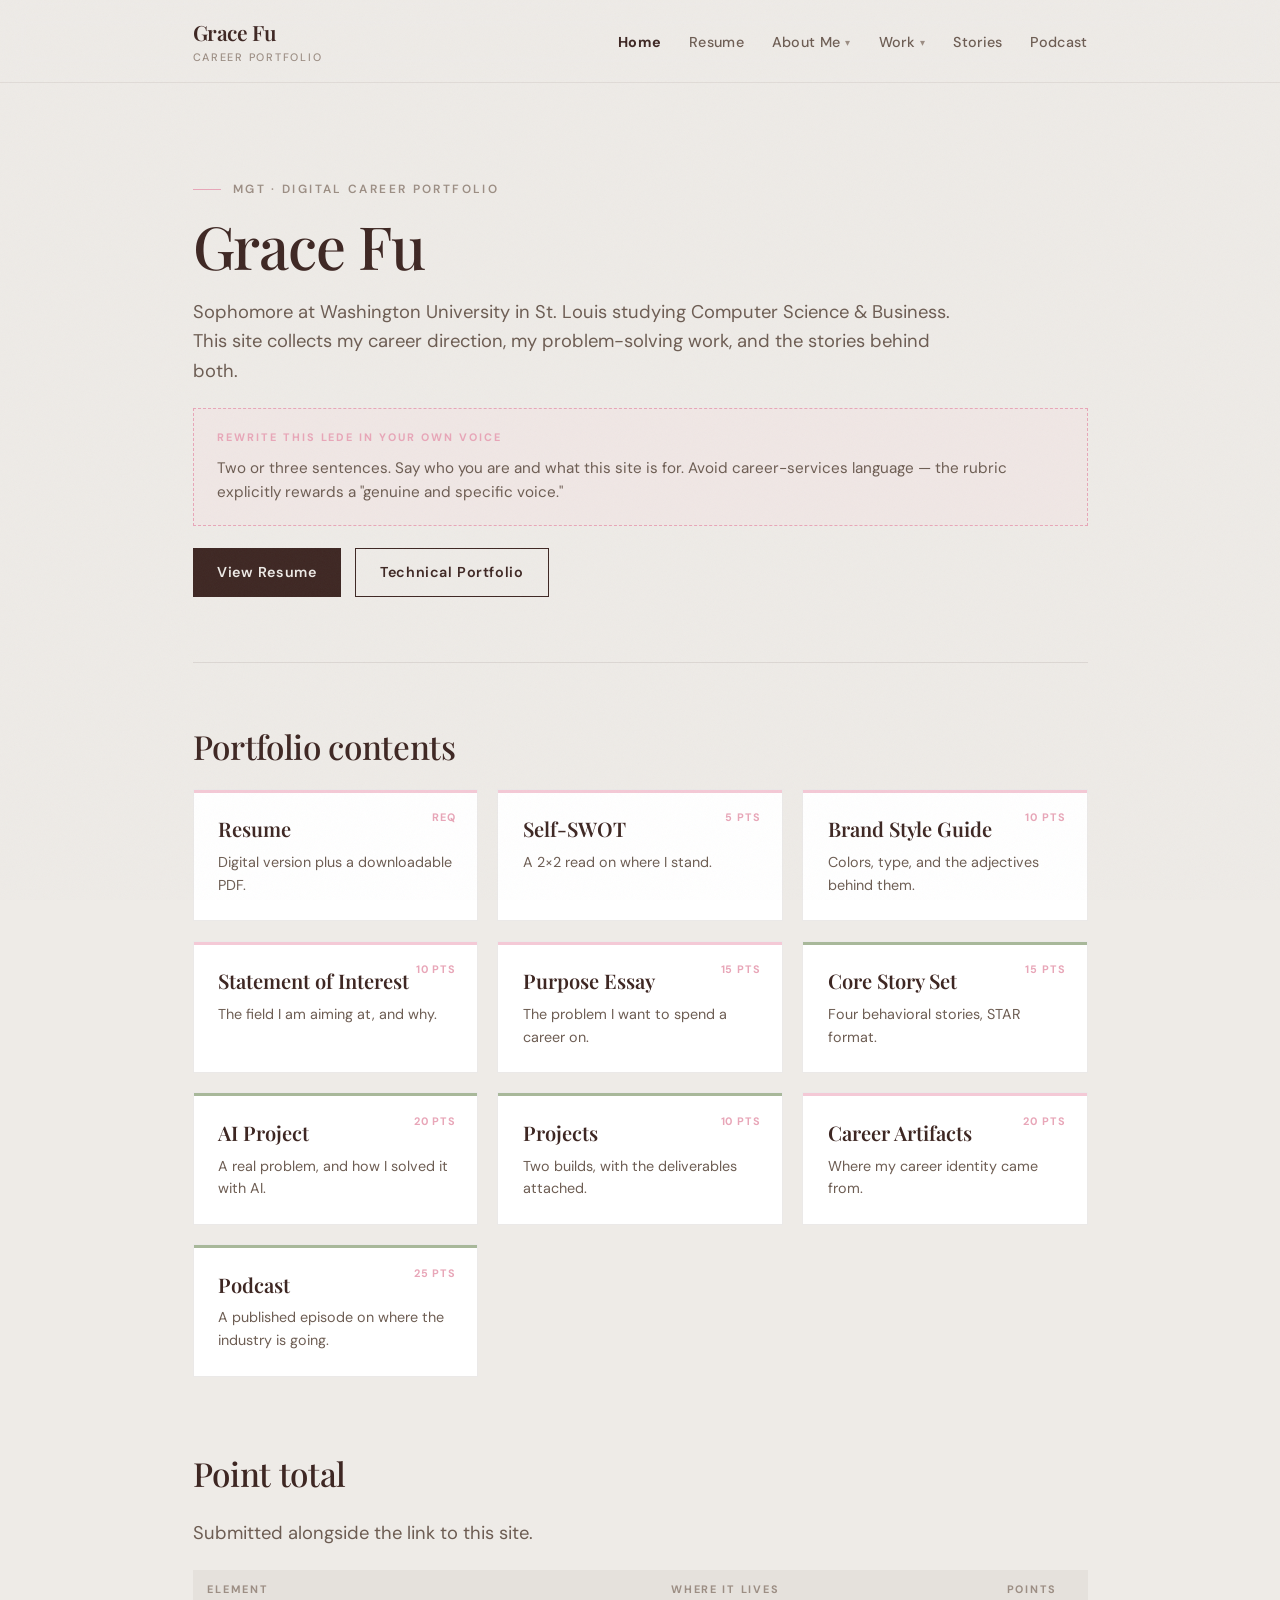
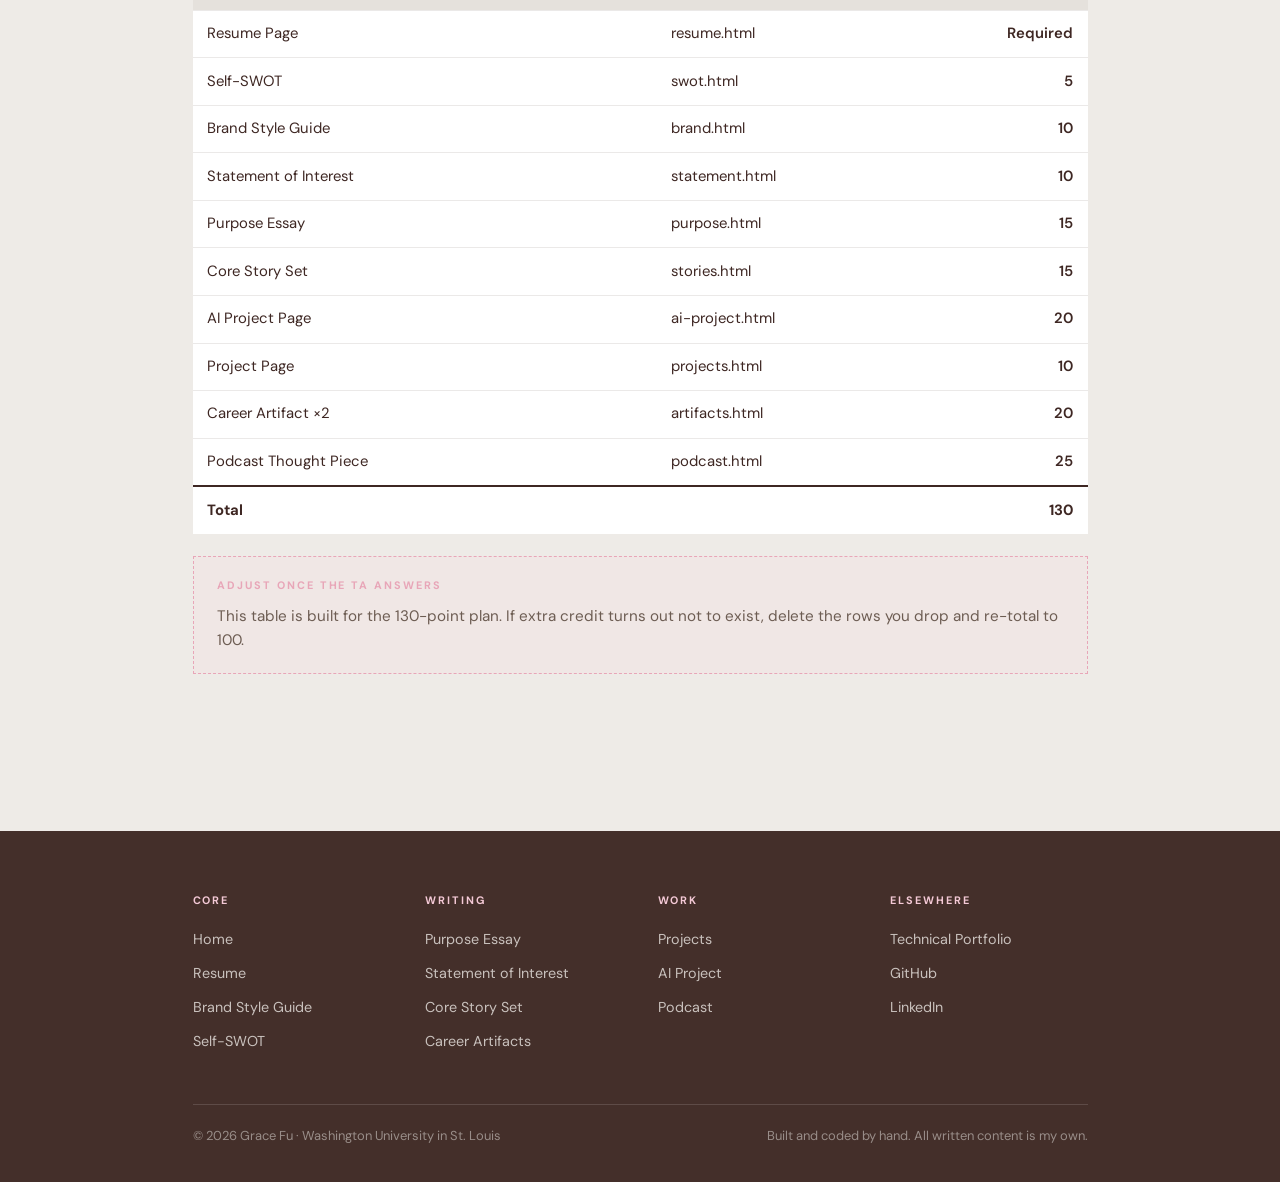
==== index.html @ 1d09f73e "Scaffold the MGT career portfolio site Eleven pages, one per graded checklist item, plus a hub index" ====
<!DOCTYPE html>
<html lang="en">
<head>
    <meta charset="UTF-8">
    <meta name="viewport" content="width=device-width, initial-scale=1.0">
    <meta name="description" content="Home — Career portfolio of Grace Fu, CS &amp; Business student at Washington University in St. Louis.">
    <title>Home — Grace Fu</title>

    <link rel="icon" href="favicon.svg" type="image/svg+xml">
    <link rel="alternate icon" href="favicon-32.png" sizes="32x32" type="image/png">
    <link rel="apple-touch-icon" href="apple-touch-icon.png">

    <link rel="preconnect" href="https://fonts.googleapis.com">
    <link rel="preconnect" href="https://fonts.gstatic.com" crossorigin>
    <link href="https://fonts.googleapis.com/css2?family=DM+Sans:ital,opsz,wght@0,9..40,100..1000;1,9..40,100..1000&family=Playfair+Display:ital,wght@0,400..900;1,400..900&display=swap" rel="stylesheet">

    <link rel="stylesheet" href="styles.css">
    <script src="script.js" defer></script>
</head>
<body>
    <nav class="navbar" id="navbar">
        <div class="nav-container">
            <a href="index.html" class="nav-logo">Grace Fu<span>Career Portfolio</span></a>
            <ul class="nav-links" id="navLinks">
                <li><a href="index.html" aria-current="page">Home</a></li>
                <li><a href="resume.html">Resume</a></li>
                <li class="nav-drop">
                    <button class="nav-drop-btn" aria-expanded="false">About Me</button>
                    <ul class="nav-drop-menu">
                        <li><a href="swot.html">Self-SWOT</a></li>
                        <li><a href="brand.html">Brand Style Guide</a></li>
                        <li><a href="purpose.html">Purpose Essay</a></li>
                        <li><a href="statement.html">Statement of Interest</a></li>
                        <li><a href="artifacts.html">Career Artifacts</a></li>
                    </ul>
                </li>
                <li class="nav-drop">
                    <button class="nav-drop-btn" aria-expanded="false">Work</button>
                    <ul class="nav-drop-menu">
                        <li><a href="projects.html">Projects</a></li>
                        <li><a href="ai-project.html">AI Project</a></li>
                    </ul>
                </li>
                <li><a href="stories.html">Stories</a></li>
                <li><a href="podcast.html">Podcast</a></li>
            </ul>
            <button class="nav-toggle" id="navToggle" aria-label="Toggle navigation" aria-expanded="false">
                <span></span><span></span><span></span>
            </button>
        </div>
    </nav>

    <main>
        <div class="container">
            <div class="page-header">
                <p class="eyebrow">MGT · Digital Career Portfolio</p>
                <h1>Grace Fu</h1>
                <p class="lede">Sophomore at Washington University in St. Louis studying
                Computer Science &amp; Business. This site collects my career direction,
                my problem-solving work, and the stories behind both.</p>
                <div class="todo">
                    <span class="todo-label">Rewrite this lede in your own voice</span>
                    Two or three sentences. Say who you are and what this site is for.
                    Avoid career-services language — the rubric explicitly rewards a
                    "genuine and specific voice."
                </div>
                <div class="btn-row">
                    <a class="btn" href="resume.html">View Resume</a>
                    <a class="btn secondary" href="https://grcfu.github.io">Technical Portfolio</a>
                </div>
            </div>

            <section class="reveal">
                <h2>Portfolio contents</h2>
                <div class="hub-grid">
                    <a class="hub-card" href="resume.html"><span class="pts">REQ</span><h3>Resume</h3><p>Digital version plus a downloadable PDF.</p></a>
                    <a class="hub-card" href="swot.html"><span class="pts">5 PTS</span><h3>Self-SWOT</h3><p>A 2&times;2 read on where I stand.</p></a>
                    <a class="hub-card" href="brand.html"><span class="pts">10 PTS</span><h3>Brand Style Guide</h3><p>Colors, type, and the adjectives behind them.</p></a>
                    <a class="hub-card" href="statement.html"><span class="pts">10 PTS</span><h3>Statement of Interest</h3><p>The field I am aiming at, and why.</p></a>
                    <a class="hub-card" href="purpose.html"><span class="pts">15 PTS</span><h3>Purpose Essay</h3><p>The problem I want to spend a career on.</p></a>
                    <a class="hub-card is-sage" href="stories.html"><span class="pts">15 PTS</span><h3>Core Story Set</h3><p>Four behavioral stories, STAR format.</p></a>
                    <a class="hub-card is-sage" href="ai-project.html"><span class="pts">20 PTS</span><h3>AI Project</h3><p>A real problem, and how I solved it with AI.</p></a>
                    <a class="hub-card is-sage" href="projects.html"><span class="pts">10 PTS</span><h3>Projects</h3><p>Two builds, with the deliverables attached.</p></a>
                    <a class="hub-card" href="artifacts.html"><span class="pts">20 PTS</span><h3>Career Artifacts</h3><p>Where my career identity came from.</p></a>
                    <a class="hub-card is-sage" href="podcast.html"><span class="pts">25 PTS</span><h3>Podcast</h3><p>A published episode on where the industry is going.</p></a>
                </div>
            </section>

            <section class="reveal">
                <h2>Point total</h2>
                <p class="lede" style="margin-bottom:1.2rem;">Submitted alongside the link to this site.</p>
                <div class="table-scroll">
                <table class="point-table">
                    <thead><tr><th>Element</th><th>Where it lives</th><th class="num">Points</th></tr></thead>
                    <tbody>
                        <tr><td>Resume Page</td><td>resume.html</td><td class="num">Required</td></tr>
                        <tr><td>Self-SWOT</td><td>swot.html</td><td class="num">5</td></tr>
                        <tr><td>Brand Style Guide</td><td>brand.html</td><td class="num">10</td></tr>
                        <tr><td>Statement of Interest</td><td>statement.html</td><td class="num">10</td></tr>
                        <tr><td>Purpose Essay</td><td>purpose.html</td><td class="num">15</td></tr>
                        <tr><td>Core Story Set</td><td>stories.html</td><td class="num">15</td></tr>
                        <tr><td>AI Project Page</td><td>ai-project.html</td><td class="num">20</td></tr>
                        <tr><td>Project Page</td><td>projects.html</td><td class="num">10</td></tr>
                        <tr><td>Career Artifact &times;2</td><td>artifacts.html</td><td class="num">20</td></tr>
                        <tr><td>Podcast Thought Piece</td><td>podcast.html</td><td class="num">25</td></tr>
                        <tr class="total"><td>Total</td><td></td><td class="num">130</td></tr>
                    </tbody>
                </table>
                </div>
                <div class="todo">
                    <span class="todo-label">Adjust once the TA answers</span>
                    This table is built for the 130-point plan. If extra credit turns out
                    not to exist, delete the rows you drop and re-total to 100.
                </div>
            </section>
        </div>
    </main>

    <footer class="site-footer">
        <div class="container">
            <div class="footer-grid">
                <div>
                    <h4>Core</h4>
                    <ul>
                        <li><a href="index.html">Home</a></li>
                        <li><a href="resume.html">Resume</a></li>
                        <li><a href="brand.html">Brand Style Guide</a></li>
                        <li><a href="swot.html">Self-SWOT</a></li>
                    </ul>
                </div>
                <div>
                    <h4>Writing</h4>
                    <ul>
                        <li><a href="purpose.html">Purpose Essay</a></li>
                        <li><a href="statement.html">Statement of Interest</a></li>
                        <li><a href="stories.html">Core Story Set</a></li>
                        <li><a href="artifacts.html">Career Artifacts</a></li>
                    </ul>
                </div>
                <div>
                    <h4>Work</h4>
                    <ul>
                        <li><a href="projects.html">Projects</a></li>
                        <li><a href="ai-project.html">AI Project</a></li>
                        <li><a href="podcast.html">Podcast</a></li>
                    </ul>
                </div>
                <div>
                    <h4>Elsewhere</h4>
                    <ul>
                        <li><a href="https://grcfu.github.io">Technical Portfolio</a></li>
                        <li><a href="https://github.com/grcfu">GitHub</a></li>
                        <li><a href="#" data-todo="linkedin">LinkedIn</a></li>
                    </ul>
                </div>
            </div>
            <div class="footer-bottom">
                <span>&copy; 2026 Grace Fu · Washington University in St. Louis</span>
                <span>Built and coded by hand. All written content is my own.</span>
            </div>
        </div>
    </footer>
</body>
</html>
---- styles.css ----
/* ============================================
   GRACE FU — CAREER PORTFOLIO (MGT)
   Editorial · Cream & Blush Pink
   Brand carried over from grcfu.github.io
   ============================================ */

:root {
    /* Colors — Cream / Blush / Espresso */
    --bg-primary: #EEEBE7;
    --bg-secondary: #E5E1DC;
    --bg-dark: #442F2A;
    --accent-pink: #F4C9D6;
    --accent-pink-dark: #E8A6B8;
    --accent-sage: #A8B89A;
    --text-primary: #3E2723;
    --text-secondary: #6D5D53;
    --text-muted: #9C8E84;
    --text-light: #EEEBE7;
    --white: #FFFFFF;

    --font-display: 'Playfair Display', Georgia, serif;
    --font-body: 'DM Sans', -apple-system, BlinkMacSystemFont, sans-serif;

    --section-padding: clamp(3.25rem, 8vw, 6.5rem);
    --container-max: 1000px;
    --container-padding: clamp(1rem, 5vw, 3rem);

    --transition-fast: 0.2s ease;
    --transition-medium: 0.4s ease;

    --shadow-sm: 0 2px 8px rgba(68, 47, 42, 0.08);
    --shadow-md: 0 4px 20px rgba(68, 47, 42, 0.12);
    --shadow-lg: 0 8px 40px rgba(68, 47, 42, 0.16);
}

*, *::before, *::after { box-sizing: border-box; margin: 0; padding: 0; }

html { scroll-behavior: smooth; font-size: 17.5px; }

body {
    font-family: var(--font-body);
    background-color: var(--bg-primary);
    color: var(--text-primary);
    line-height: 1.6;
    overflow-x: hidden;
}

/* Subtle film grain overlay — same as the main site */
body::after {
    content: '';
    position: fixed;
    top: 0; left: 0;
    width: 100%; height: 100%;
    pointer-events: none;
    z-index: 9998;
    opacity: 0.035;
    background-image: url("data:image/svg+xml,%3Csvg viewBox='0 0 512 512' xmlns='http://www.w3.org/2000/svg'%3E%3Cfilter id='n'%3E%3CfeTurbulence type='fractalNoise' baseFrequency='0.7' numOctaves='4' stitchTiles='stitch'/%3E%3C/filter%3E%3Crect width='100%25' height='100%25' filter='url(%23n)'/%3E%3C/svg%3E");
    background-repeat: repeat;
    background-size: 256px 256px;
}

::selection { background-color: var(--accent-pink); color: var(--text-primary); }

a { color: inherit; }

/* ============================================
   NAVIGATION
   ============================================ */
.navbar {
    position: sticky;
    top: 0;
    z-index: 1000;
    padding: 0.9rem 0;
    background-color: rgba(238, 235, 231, 0.88);
    backdrop-filter: blur(12px);
    -webkit-backdrop-filter: blur(12px);
    border-bottom: 1px solid rgba(62, 39, 35, 0.08);
    transition: box-shadow var(--transition-medium);
}

.navbar.scrolled { box-shadow: var(--shadow-sm); }

.nav-container {
    max-width: var(--container-max);
    margin: 0 auto;
    padding: 0 var(--container-padding);
    display: flex;
    align-items: center;
    justify-content: space-between;
    gap: 1rem;
}

.nav-logo {
    font-family: var(--font-display);
    font-size: 1.2rem;
    font-weight: 600;
    text-decoration: none;
    letter-spacing: -0.02em;
    white-space: nowrap;
}
.nav-logo span { display: block; font-family: var(--font-body); font-size: 0.62rem;
    letter-spacing: 0.16em; text-transform: uppercase; color: var(--text-muted); font-weight: 500; }

.nav-links { display: flex; list-style: none; gap: 1.6rem; align-items: center; }

.nav-links > li { position: relative; }

.nav-links a, .nav-drop-btn {
    font-family: var(--font-body);
    font-size: 0.82rem;
    font-weight: 500;
    color: var(--text-secondary);
    text-decoration: none;
    letter-spacing: 0.02em;
    transition: color var(--transition-fast);
    position: relative;
    background: none; border: none; cursor: pointer; padding: 0;
    display: inline-flex; align-items: center; gap: 0.3rem;
}

.nav-links > li > a::after {
    content: ''; position: absolute; bottom: -4px; left: 0;
    width: 0; height: 2px; background-color: var(--accent-pink);
    transition: width var(--transition-fast);
}
.nav-links > li > a:hover::after { width: 100%; }
.nav-links a:hover, .nav-drop-btn:hover { color: var(--text-primary); }

.nav-links a[aria-current="page"] { color: var(--text-primary); font-weight: 700; }

.nav-drop-btn::after { content: '▾'; font-size: 0.7em; color: var(--text-muted); }

/* Dropdown */
.nav-drop-menu {
    position: absolute; top: calc(100% + 0.65rem); left: 50%;
    transform: translateX(-50%) translateY(-6px);
    min-width: 210px;
    background-color: var(--white);
    border: 1px solid rgba(62, 39, 35, 0.1);
    box-shadow: var(--shadow-md);
    list-style: none;
    padding: 0.4rem 0;
    opacity: 0; visibility: hidden;
    transition: all var(--transition-fast);
}
.nav-drop.open .nav-drop-menu { opacity: 1; visibility: visible; transform: translateX(-50%) translateY(0); }
.nav-drop-menu a { display: block; padding: 0.5rem 1rem; font-size: 0.8rem; }
.nav-drop-menu a:hover { background-color: var(--bg-secondary); }

.nav-toggle {
    display: none; flex-direction: column; gap: 5px;
    background: none; border: none; cursor: pointer; padding: 0.5rem;
}
.nav-toggle span { display: block; width: 24px; height: 2px; background-color: var(--text-primary);
    transition: all var(--transition-fast); }

/* ============================================
   LAYOUT
   ============================================ */
.container { max-width: var(--container-max); margin: 0 auto; padding: 0 var(--container-padding); }

.page-header {
    padding: clamp(3rem, 8vw, 5.5rem) 0 clamp(1.5rem, 4vw, 2.5rem);
    border-bottom: 1px solid rgba(62, 39, 35, 0.1);
    margin-bottom: clamp(2rem, 5vw, 3.25rem);
}

.eyebrow {
    font-size: 0.68rem; letter-spacing: 0.2em; text-transform: uppercase;
    color: var(--text-muted); font-weight: 600; margin-bottom: 0.9rem;
    display: flex; align-items: center; gap: 0.7rem; flex-wrap: wrap;
}
.eyebrow::before { content: ''; width: 28px; height: 1px; background-color: var(--accent-pink-dark); }

.points-pill {
    background-color: var(--accent-pink); color: var(--text-primary);
    padding: 0.18rem 0.6rem; letter-spacing: 0.08em; font-weight: 700; font-size: 0.62rem;
}

h1 {
    font-family: var(--font-display);
    font-size: clamp(2.1rem, 6vw, 3.4rem);
    font-weight: 500; line-height: 1.08; letter-spacing: -0.02em;
}
h1 em { font-style: italic; color: var(--text-secondary); }

.lede { font-size: 1.05rem; color: var(--text-secondary); max-width: 60ch; margin-top: 1.1rem; }

h2 {
    font-family: var(--font-display); font-weight: 500;
    font-size: clamp(1.4rem, 3.5vw, 1.9rem); letter-spacing: -0.01em;
    margin-bottom: 0.9rem;
}
h3 { font-family: var(--font-display); font-weight: 600; font-size: 1.15rem; margin-bottom: 0.5rem; }

section { margin-bottom: clamp(2.5rem, 6vw, 4rem); }
p + p { margin-top: 1rem; }

main { padding-bottom: clamp(3rem, 8vw, 5rem); }

/* ============================================
   SCAFFOLD / TODO BLOCKS — delete as you fill in
   ============================================ */
.todo {
    border: 1.5px dashed var(--accent-pink-dark);
    background-color: rgba(244, 201, 214, 0.14);
    padding: 1.15rem 1.35rem;
    margin: 1.25rem 0;
    font-size: 0.87rem;
    color: var(--text-secondary);
}
.todo-label {
    font-size: 0.62rem; letter-spacing: 0.18em; text-transform: uppercase;
    font-weight: 700; color: var(--accent-pink-dark); display: block; margin-bottom: 0.55rem;
}
.todo ul { margin: 0.5rem 0 0 1.1rem; }
.todo li { margin-bottom: 0.3rem; }
.todo strong { color: var(--text-primary); }

.placeholder {
    color: var(--text-muted); font-style: italic;
    border-left: 3px solid var(--bg-secondary); padding-left: 1rem;
}

/* ============================================
   CARDS / HUB GRID
   ============================================ */
.hub-grid {
    display: grid; gap: 1.1rem;
    grid-template-columns: repeat(auto-fill, minmax(240px, 1fr));
}

.hub-card {
    display: block; text-decoration: none;
    background-color: var(--white);
    border: 1px solid rgba(62, 39, 35, 0.1);
    padding: 1.35rem 1.4rem;
    transition: transform var(--transition-fast), box-shadow var(--transition-fast);
    position: relative;
}
.hub-card:hover { transform: translateY(-3px); box-shadow: var(--shadow-md); }
.hub-card h3 { margin-bottom: 0.3rem; }
.hub-card p { font-size: 0.82rem; color: var(--text-secondary); }
.hub-card .pts {
    position: absolute; top: 1.1rem; right: 1.2rem;
    font-size: 0.62rem; font-weight: 700; letter-spacing: 0.08em;
    color: var(--accent-pink-dark);
}

/* Card top edge tint */
.hub-card::before {
    content: ''; position: absolute; top: 0; left: 0; right: 0;
    height: 3px; background-color: var(--accent-pink);
}
.hub-card.is-sage::before { background-color: var(--accent-sage); }

/* ============================================
   SWOT 2x2 GRID
   ============================================ */
.swot-grid {
    display: grid; grid-template-columns: 1fr 1fr; gap: 1px;
    background-color: rgba(62, 39, 35, 0.14);
    border: 1px solid rgba(62, 39, 35, 0.14);
}
.swot-cell { background-color: var(--white); padding: 1.5rem 1.4rem; min-height: 175px; }
.swot-cell h3 {
    font-family: var(--font-body); font-size: 0.66rem; letter-spacing: 0.2em;
    text-transform: uppercase; color: var(--text-muted); font-weight: 700; margin-bottom: 0.9rem;
}
.swot-cell ul { list-style: none; }
.swot-cell li {
    font-family: var(--font-display); font-size: 1.05rem;
    padding: 0.32rem 0; border-bottom: 1px solid var(--bg-secondary);
}
.swot-cell li:last-child { border-bottom: none; }
.swot-cell.s { box-shadow: inset 4px 0 0 var(--accent-sage); }
.swot-cell.w { box-shadow: inset 4px 0 0 var(--accent-pink-dark); }
.swot-cell.o { box-shadow: inset 4px 0 0 var(--accent-sage); }
.swot-cell.t { box-shadow: inset 4px 0 0 var(--accent-pink-dark); }

@media (max-width: 640px) { .swot-grid { grid-template-columns: 1fr; } }

/* ============================================
   BRAND STYLE GUIDE
   ============================================ */
.swatch-row { display: grid; gap: 1rem; grid-template-columns: repeat(auto-fill, minmax(150px, 1fr)); }
.swatch { border: 1px solid rgba(62, 39, 35, 0.1); background-color: var(--white); }
.swatch-chip { height: 90px; }
.swatch-meta { padding: 0.7rem 0.85rem; font-size: 0.75rem; }
.swatch-meta strong { display: block; font-size: 0.85rem; }
.swatch-meta code { color: var(--text-muted); font-size: 0.72rem; }

.type-specimen { border-left: 4px solid var(--accent-pink); padding-left: 1.2rem; margin: 1.2rem 0; }
.type-specimen .sample-display { font-family: var(--font-display); font-size: 2rem; line-height: 1.15; }
.type-specimen .sample-body { font-family: var(--font-body); font-size: 1rem; }
.type-specimen .type-name { font-size: 0.66rem; letter-spacing: 0.18em; text-transform: uppercase;
    color: var(--text-muted); font-weight: 600; margin-bottom: 0.4rem; }

.adjectives { display: flex; flex-wrap: wrap; gap: 0.6rem; }
.adjectives span {
    font-family: var(--font-display); font-size: 1.05rem; font-style: italic;
    border: 1px solid var(--accent-pink-dark); padding: 0.4rem 1rem;
}

/* ============================================
   STAR STORIES
   ============================================ */
.story {
    background-color: var(--white); border: 1px solid rgba(62, 39, 35, 0.1);
    padding: 1.6rem 1.7rem; margin-bottom: 1.2rem;
}
.story-prompt {
    font-family: var(--font-display); font-style: italic; font-size: 1.15rem;
    padding-bottom: 0.75rem; margin-bottom: 1rem;
    border-bottom: 1px solid var(--bg-secondary);
}
.star-line { display: grid; grid-template-columns: 90px 1fr; gap: 1rem; margin-bottom: 0.75rem; }
.star-line dt {
    font-size: 0.62rem; letter-spacing: 0.16em; text-transform: uppercase;
    font-weight: 700; color: var(--accent-pink-dark); padding-top: 0.25rem;
}
.star-line dd { font-size: 0.92rem; }
@media (max-width: 560px) { .star-line { grid-template-columns: 1fr; gap: 0.2rem; } }

.wordcount { font-size: 0.7rem; color: var(--text-muted); text-align: right; margin-top: 0.8rem; }

/* ============================================
   EMBEDS / DOCS
   ============================================ */
.doc-embed {
    width: 100%; height: 720px; border: 1px solid rgba(62, 39, 35, 0.14);
    background-color: var(--white);
}
.video-embed { position: relative; padding-bottom: 56.25%; height: 0; overflow: hidden;
    border: 1px solid rgba(62, 39, 35, 0.14); background-color: var(--bg-secondary); }
.video-embed iframe, .video-embed video {
    position: absolute; top: 0; left: 0; width: 100%; height: 100%; border: 0; }

.btn {
    display: inline-flex; align-items: center; gap: 0.5rem;
    background-color: var(--text-primary); color: var(--text-light);
    padding: 0.7rem 1.4rem; text-decoration: none;
    font-size: 0.82rem; font-weight: 600; letter-spacing: 0.04em;
    transition: background-color var(--transition-fast);
}
.btn:hover { background-color: var(--bg-dark); }
.btn.secondary { background-color: transparent; color: var(--text-primary);
    border: 1.5px solid var(--text-primary); }
.btn.secondary:hover { background-color: var(--accent-pink); }

.btn-row { display: flex; gap: 0.8rem; flex-wrap: wrap; margin: 1.2rem 0; }

/* ============================================
   AI DISCLOSURE BLOCK — required per piece
   ============================================ */
.ai-disclosure {
    background-color: var(--bg-secondary);
    border-left: 4px solid var(--accent-sage);
    padding: 1.3rem 1.5rem;
    margin-top: clamp(2rem, 5vw, 3rem);
    font-size: 0.85rem;
}
.ai-disclosure h3 {
    font-family: var(--font-body); font-size: 0.66rem; letter-spacing: 0.18em;
    text-transform: uppercase; color: var(--text-muted); font-weight: 700; margin-bottom: 0.7rem;
}
.ai-disclosure p { color: var(--text-secondary); }
.ai-disclosure a { color: var(--text-primary); font-weight: 600; }
.ai-disclosure dl { margin-top: 0.6rem; }
.ai-disclosure dt { font-weight: 700; font-size: 0.74rem; margin-top: 0.6rem; }

/* ============================================
   POINT TABLE
   ============================================ */
.point-table { width: 100%; border-collapse: collapse; font-size: 0.85rem; background-color: var(--white); }
.point-table th, .point-table td {
    text-align: left; padding: 0.65rem 0.85rem; border-bottom: 1px solid rgba(62, 39, 35, 0.1);
}
.point-table th {
    font-size: 0.62rem; letter-spacing: 0.16em; text-transform: uppercase;
    color: var(--text-muted); font-weight: 700; background-color: var(--bg-secondary);
}
.point-table td.num { text-align: right; font-weight: 600; width: 70px; }
.point-table tr.total td { font-weight: 700; border-top: 2px solid var(--text-primary); border-bottom: none; }
.table-scroll { overflow-x: auto; }

/* ============================================
   FOOTER
   ============================================ */
.site-footer {
    background-color: var(--bg-dark); color: var(--text-light);
    padding: clamp(2.5rem, 6vw, 3.5rem) 0 2rem;
}
.footer-grid { display: grid; gap: 2rem; grid-template-columns: repeat(auto-fit, minmax(180px, 1fr)); }
.site-footer h4 {
    font-size: 0.62rem; letter-spacing: 0.18em; text-transform: uppercase;
    color: var(--accent-pink); font-weight: 700; margin-bottom: 0.8rem;
}
.site-footer ul { list-style: none; }
.site-footer li { margin-bottom: 0.35rem; }
.site-footer a { color: rgba(238, 235, 231, 0.78); text-decoration: none; font-size: 0.82rem; }
.site-footer a:hover { color: var(--accent-pink); }
.footer-bottom {
    margin-top: 2.5rem; padding-top: 1.2rem;
    border-top: 1px solid rgba(238, 235, 231, 0.15);
    font-size: 0.74rem; color: rgba(238, 235, 231, 0.5);
    display: flex; justify-content: space-between; gap: 1rem; flex-wrap: wrap;
}

/* ============================================
   REVEAL ANIMATION
   ============================================ */
.reveal { opacity: 0; transform: translateY(18px); transition: opacity 0.6s ease, transform 0.6s ease; }
.reveal.visible { opacity: 1; transform: translateY(0); }

@media (prefers-reduced-motion: reduce) {
    .reveal { opacity: 1; transform: none; transition: none; }
    html { scroll-behavior: auto; }
}

/* ============================================
   MOBILE
   ============================================ */
@media (max-width: 860px) {
    .nav-toggle { display: flex; }
    .nav-links {
        position: absolute; top: 100%; left: 0; right: 0;
        flex-direction: column; align-items: stretch; gap: 0;
        background-color: var(--bg-primary);
        border-bottom: 1px solid rgba(62, 39, 35, 0.1);
        padding: 0.5rem 0 1rem;
        display: none;
    }
    .nav-links.open { display: flex; }
    .nav-links > li > a, .nav-drop-btn {
        display: block; width: 100%; padding: 0.7rem var(--container-padding); font-size: 0.9rem;
    }
    .nav-drop-menu {
        position: static; transform: none; opacity: 1; visibility: visible;
        box-shadow: none; border: none; background-color: var(--bg-secondary);
        min-width: 0; display: none;
    }
    .nav-drop.open .nav-drop-menu { display: block; transform: none; }
    .nav-drop-menu a { padding-left: calc(var(--container-padding) + 1rem); }
}
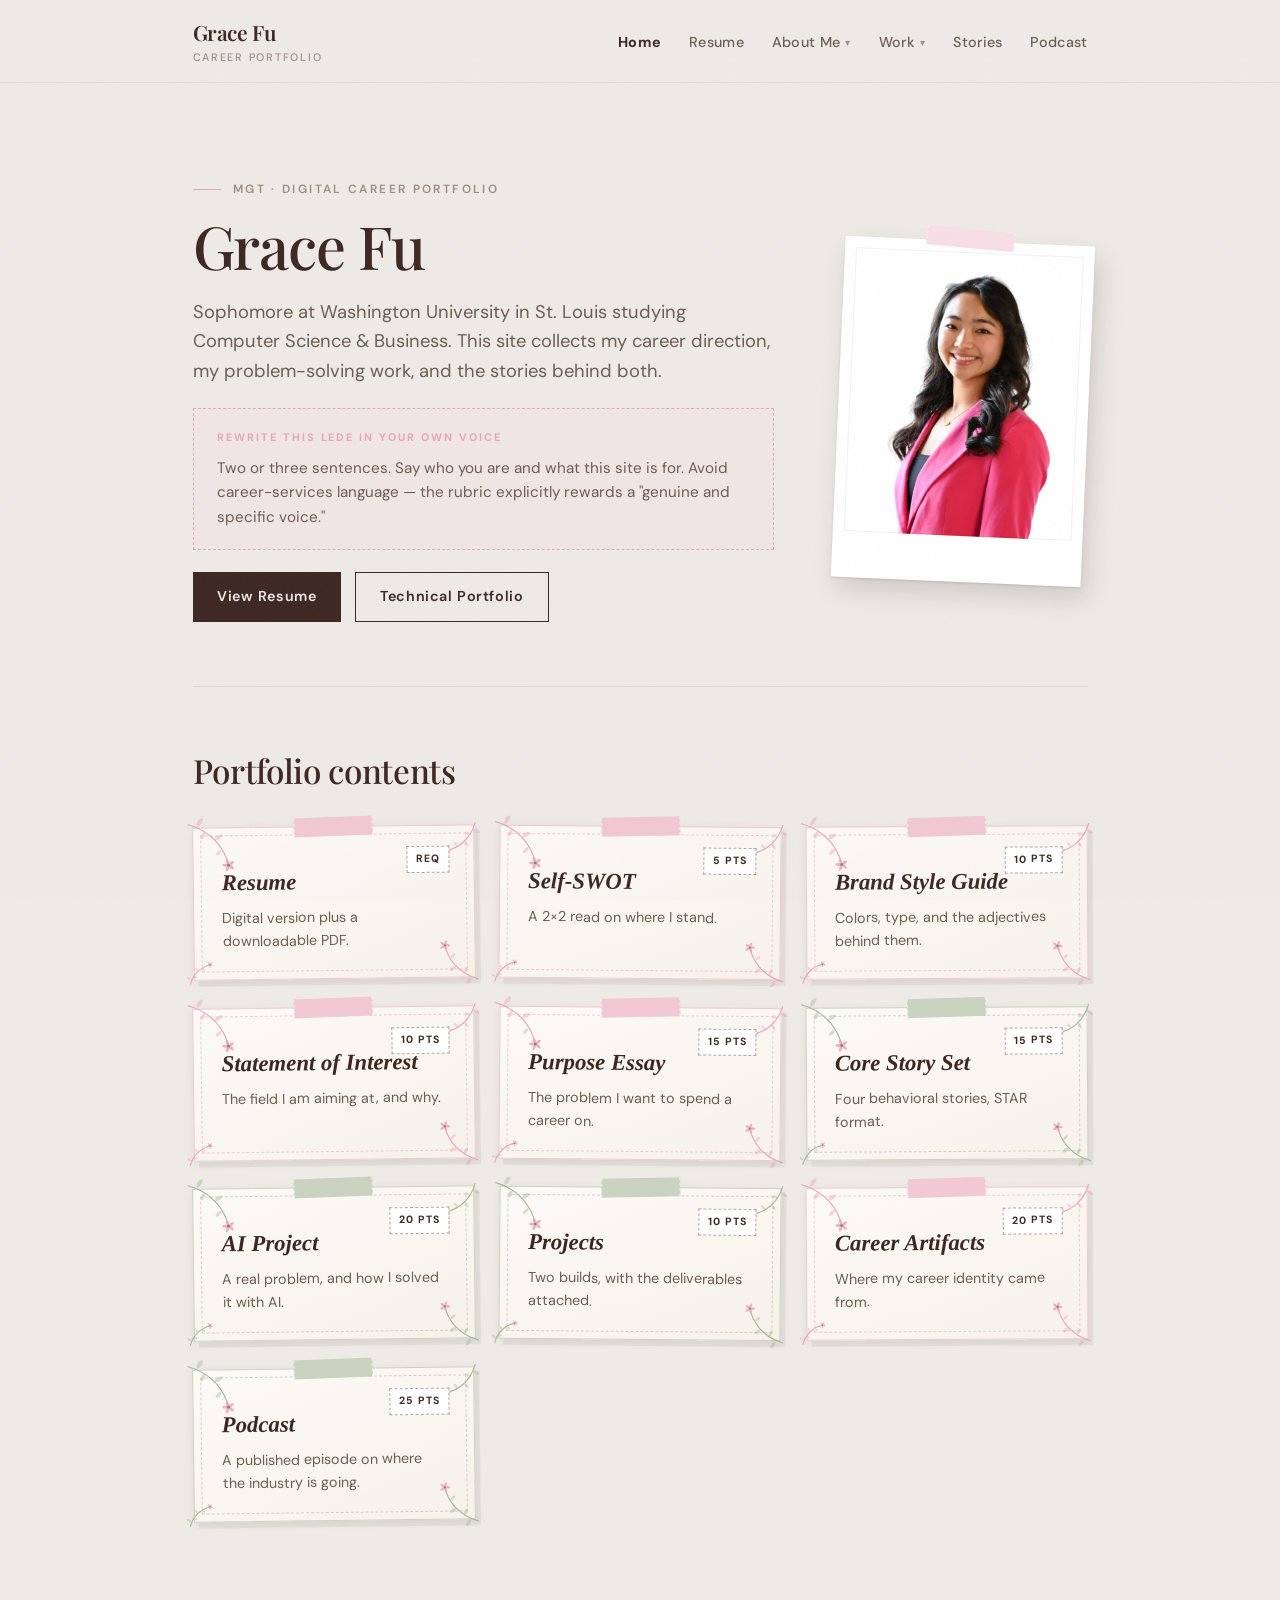
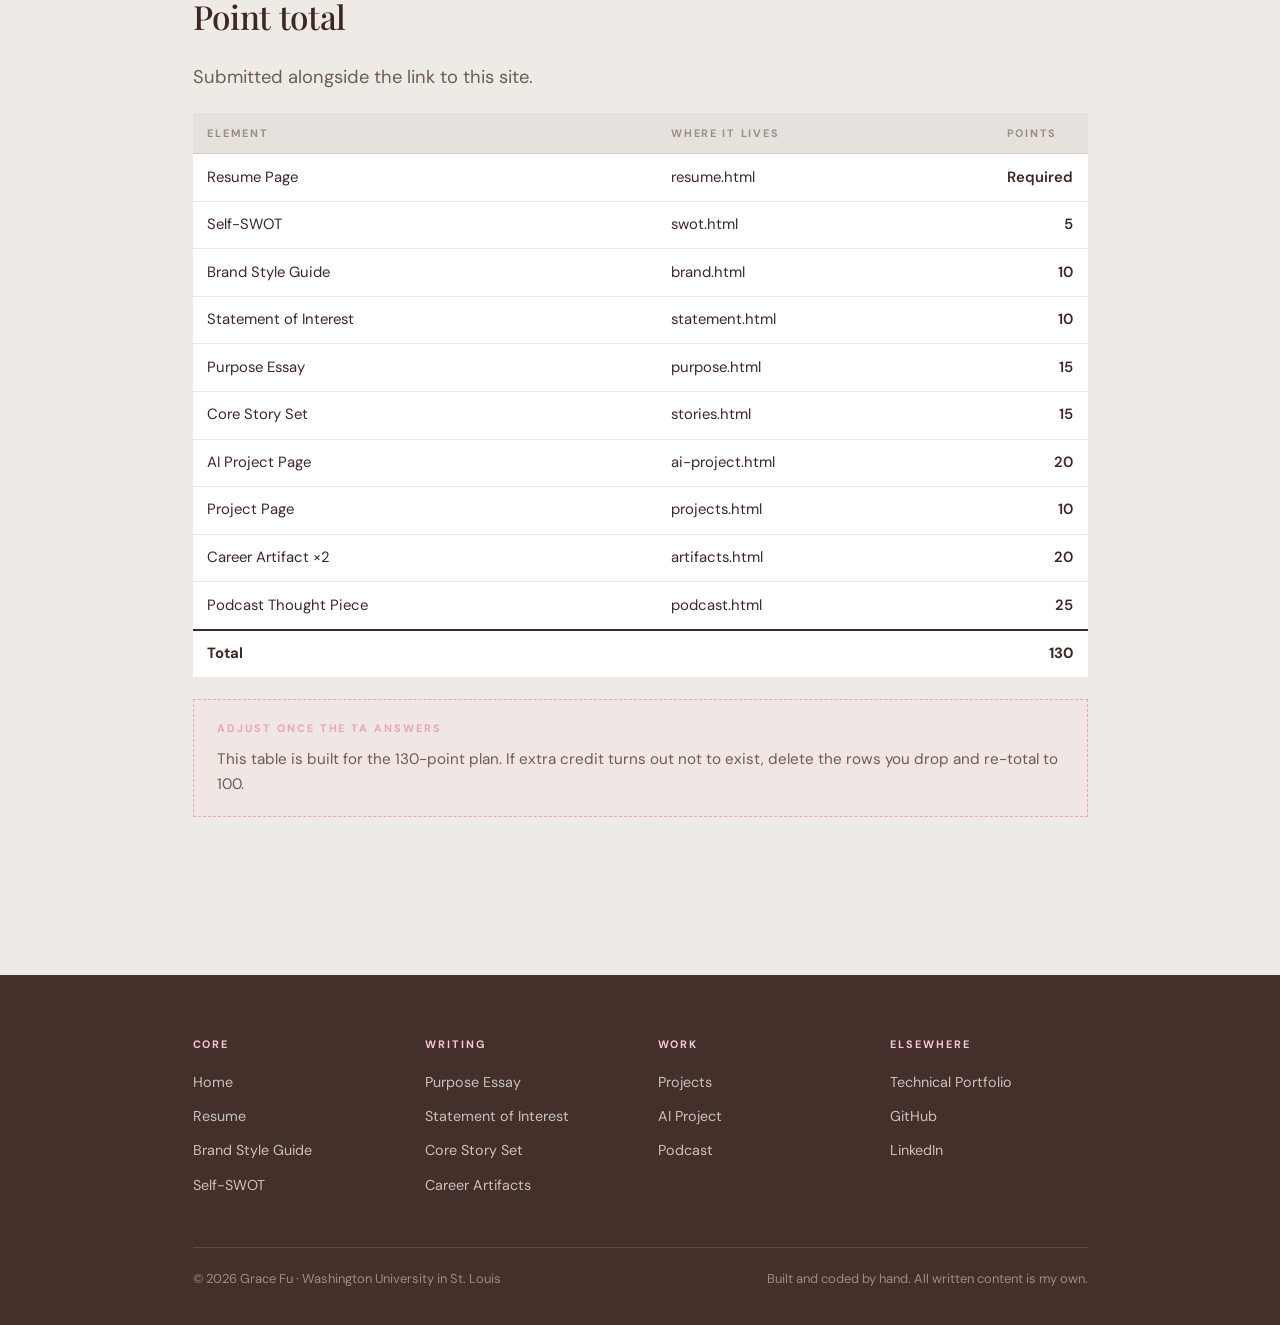
==== commit 154f4716: "Put a taped polaroid of me next to the name on the home page" ====
--- a/index.html
+++ b/index.html
@@ -52,22 +52,27 @@
 
     <main>
         <div class="container">
-            <div class="page-header">
-                <p class="eyebrow">MGT · Digital Career Portfolio</p>
-                <h1>Grace Fu</h1>
-                <p class="lede">Sophomore at Washington University in St. Louis studying
-                Computer Science &amp; Business. This site collects my career direction,
-                my problem-solving work, and the stories behind both.</p>
-                <div class="todo">
-                    <span class="todo-label">Rewrite this lede in your own voice</span>
-                    Two or three sentences. Say who you are and what this site is for.
-                    Avoid career-services language — the rubric explicitly rewards a
-                    "genuine and specific voice."
+            <div class="page-header page-header-home">
+                <div class="home-intro">
+                    <p class="eyebrow">MGT · Digital Career Portfolio</p>
+                    <h1>Grace Fu</h1>
+                    <p class="lede">Sophomore at Washington University in St. Louis studying
+                    Computer Science &amp; Business. This site collects my career direction,
+                    my problem-solving work, and the stories behind both.</p>
+                    <div class="todo">
+                        <span class="todo-label">Rewrite this lede in your own voice</span>
+                        Two or three sentences. Say who you are and what this site is for.
+                        Avoid career-services language — the rubric explicitly rewards a
+                        "genuine and specific voice."
+                    </div>
+                    <div class="btn-row">
+                        <a class="btn" href="resume.html">View Resume</a>
+                        <a class="btn secondary" href="https://grcfu.github.io">Technical Portfolio</a>
+                    </div>
                 </div>
-                <div class="btn-row">
-                    <a class="btn" href="resume.html">View Resume</a>
-                    <a class="btn secondary" href="https://grcfu.github.io">Technical Portfolio</a>
-                </div>
+                <figure class="polaroid">
+                    <img src="assets/headshot.jpg" width="640" height="800" alt="Grace Fu">
+                </figure>
             </div>
 
             <section class="reveal">
@@ -88,7 +93,7 @@
 
             <section class="reveal">
                 <h2>Point total</h2>
-                <p class="lede" style="margin-bottom:1.2rem;">Submitted alongside the link to this site.</p>
+                <p class="lede lede-tight">Submitted alongside the link to this site.</p>
                 <div class="table-scroll">
                 <table class="point-table">
                     <thead><tr><th>Element</th><th>Where it lives</th><th class="num">Points</th></tr></thead>
--- a/styles.css
+++ b/styles.css
@@ -12,6 +12,8 @@
     --accent-pink: #F4C9D6;
     --accent-pink-dark: #E8A6B8;
     --accent-sage: #A8B89A;
+    --sage-ink: #7E8C71;
+    --paper: linear-gradient(158deg, #FCFAF7 0%, #F6F2EA 100%);
     --text-primary: #3E2723;
     --text-secondary: #6D5D53;
     --text-muted: #9C8E84;
@@ -223,106 +225,251 @@
 }
 
 /* ============================================
-   CARDS / HUB GRID
+   PRESSED PLATES
+   The shared frame for hub cards, stories and SWOT quadrants: paper
+   gradient, inset dashed mount rule, washi tape, four corner sprigs from
+   one rotated symbol, and a hand-placed tilt that straightens on hover.
+   --hue tints the tape, rule and sprigs per category.
+   ============================================ */
+.hb-defs { position: absolute; width: 0; height: 0; overflow: hidden; }
+
+.plate {
+    --hue: var(--accent-sage);
+    --rot: 0deg;
+    position: relative;
+    background-image: var(--paper);
+    border: 1px solid color-mix(in srgb, var(--hue) 58%, transparent);
+    box-shadow: 5px 6px 0 rgba(62, 39, 35, 0.06), var(--shadow-sm);
+    transform: rotate(var(--rot));
+    transition: transform 0.4s cubic-bezier(0.34, 1.4, 0.64, 1),
+                box-shadow 0.4s cubic-bezier(0.34, 1.4, 0.64, 1),
+                border-color var(--transition-fast);
+}
+
+.plate::after {
+    content: '';
+    position: absolute;
+    inset: 7px;
+    border: 1px dashed color-mix(in srgb, var(--hue) 55%, transparent);
+    pointer-events: none;
+}
+
+.tape {
+    position: absolute;
+    top: -0.55rem;
+    left: 50%;
+    width: 4.5rem;
+    height: 1.1rem;
+    transform: translateX(-50%) rotate(-1.6deg);
+    background-color: color-mix(in srgb, var(--hue, var(--accent-pink)) 62%, var(--white));
+    border-left: 1px dashed rgba(255, 255, 255, 0.6);
+    border-right: 1px dashed rgba(255, 255, 255, 0.6);
+    pointer-events: none;
+    z-index: 2;
+}
+
+.plate-sprig {
+    --sr: 0deg;
+    position: absolute;
+    width: 2.9rem;
+    height: 2.9rem;
+    color: var(--hue);
+    overflow: visible;
+    pointer-events: none;
+    transform: rotate(var(--sr));
+    transition: transform 0.45s cubic-bezier(0.34, 1.4, 0.64, 1);
+    z-index: 1;
+}
+.plate-sprig-tl { top: -0.4rem; left: -0.4rem; }
+.plate-sprig-tr { --sr: 90deg; width: 2rem; height: 2rem; top: -0.25rem; right: -0.25rem; }
+.plate-sprig-br { --sr: 180deg; width: 2.4rem; height: 2.4rem; right: -0.3rem; bottom: -0.3rem; }
+.plate-sprig-bl { --sr: 270deg; width: 1.4rem; height: 1.4rem; bottom: -0.35rem; left: -0.35rem; }
+
+/* ============================================
+   HUB GRID
    ============================================ */
 .hub-grid {
-    display: grid; gap: 1.1rem;
+    display: grid; gap: 1.6rem 1.4rem;
     grid-template-columns: repeat(auto-fill, minmax(240px, 1fr));
+    padding-top: 0.75rem;
 }
 
 .hub-card {
+    --hue: var(--accent-pink-dark);
     display: block; text-decoration: none;
-    background-color: var(--white);
-    border: 1px solid rgba(62, 39, 35, 0.1);
-    padding: 1.35rem 1.4rem;
-    transition: transform var(--transition-fast), box-shadow var(--transition-fast);
-    position: relative;
-}
-.hub-card:hover { transform: translateY(-3px); box-shadow: var(--shadow-md); }
-.hub-card h3 { margin-bottom: 0.3rem; }
+    padding: 1.75rem 1.6rem 1.45rem;
+}
+.hub-card.is-sage { --hue: var(--accent-sage); }
+.hub-card:nth-child(3n + 1) { --rot: -0.7deg; }
+.hub-card:nth-child(3n + 2) { --rot: 0.5deg; }
+.hub-card:nth-child(3n + 3) { --rot: -0.35deg; }
+
+.hub-card:hover,
+.hub-card:focus-visible {
+    transform: translateY(-6px) rotate(0deg);
+    box-shadow: 8px 10px 0 rgba(62, 39, 35, 0.09), var(--shadow-md);
+    border-color: color-mix(in srgb, var(--hue) 90%, transparent);
+}
+.hub-card:hover .plate-sprig,
+.hub-card:focus-visible .plate-sprig { transform: rotate(var(--sr)) scale(1.12); }
+
+.hub-card h3 { font-style: italic; font-size: 1.3rem; margin: 0.35rem 0 0.35rem; }
 .hub-card p { font-size: 0.82rem; color: var(--text-secondary); }
 .hub-card .pts {
-    position: absolute; top: 1.1rem; right: 1.2rem;
-    font-size: 0.62rem; font-weight: 700; letter-spacing: 0.08em;
-    color: var(--accent-pink-dark);
-}
-
-/* Card top edge tint */
-.hub-card::before {
-    content: ''; position: absolute; top: 0; left: 0; right: 0;
-    height: 3px; background-color: var(--accent-pink);
-}
-.hub-card.is-sage::before { background-color: var(--accent-sage); }
+    position: absolute; top: 1.15rem; right: 1.35rem;
+    font-size: 0.6rem; font-weight: 700; letter-spacing: 0.1em;
+    color: var(--text-primary);
+    background-color: var(--white);
+    border: 1px dashed rgba(62, 39, 35, 0.4);
+    padding: 0.22rem 0.5rem;
+    z-index: 2;
+}
 
 /* ============================================
    SWOT 2x2 GRID
+   Four separate plates rather than one ruled box, each with its
+   initial pressed faintly into the paper behind the phrases.
    ============================================ */
 .swot-grid {
-    display: grid; grid-template-columns: 1fr 1fr; gap: 1px;
-    background-color: rgba(62, 39, 35, 0.14);
-    border: 1px solid rgba(62, 39, 35, 0.14);
-}
-.swot-cell { background-color: var(--white); padding: 1.5rem 1.4rem; min-height: 175px; }
+    display: grid; grid-template-columns: 1fr 1fr; gap: 1.6rem 1.4rem;
+    padding-top: 0.75rem;
+}
+.swot-cell { padding: 1.9rem 1.7rem 1.6rem; min-height: 190px; overflow: hidden; }
+.swot-cell.s, .swot-cell.o { --hue: var(--accent-sage); }
+.swot-cell.w, .swot-cell.t { --hue: var(--accent-pink-dark); }
+.swot-cell.s { --rot: -0.5deg; }
+.swot-cell.w { --rot: 0.4deg; }
+.swot-cell.o { --rot: 0.3deg; }
+.swot-cell.t { --rot: -0.45deg; }
+
+.swot-cell::before {
+    position: absolute;
+    right: 1.1rem;
+    bottom: -1.6rem;
+    font-family: var(--font-display);
+    font-style: italic;
+    font-weight: 700;
+    font-size: 8rem;
+    line-height: 1;
+    color: color-mix(in srgb, var(--hue) 22%, transparent);
+    pointer-events: none;
+}
+.swot-cell.s::before { content: 'S'; }
+.swot-cell.w::before { content: 'W'; }
+.swot-cell.o::before { content: 'O'; }
+.swot-cell.t::before { content: 'T'; }
+
 .swot-cell h3 {
+    position: relative;
+    padding-left: 1.4rem;
     font-family: var(--font-body); font-size: 0.66rem; letter-spacing: 0.2em;
-    text-transform: uppercase; color: var(--text-muted); font-weight: 700; margin-bottom: 0.9rem;
-}
-.swot-cell ul { list-style: none; }
+    text-transform: uppercase; color: var(--sage-ink); font-weight: 700; margin-bottom: 0.9rem;
+}
+.swot-cell.w h3, .swot-cell.t h3 { color: #B8798C; }
+.swot-cell ul { position: relative; list-style: none; }
 .swot-cell li {
-    font-family: var(--font-display); font-size: 1.05rem;
-    padding: 0.32rem 0; border-bottom: 1px solid var(--bg-secondary);
+    font-family: var(--font-display); font-size: 1.1rem; font-style: italic;
+    padding: 0.32rem 0; border-bottom: 1px dashed rgba(62, 39, 35, 0.14);
 }
 .swot-cell li:last-child { border-bottom: none; }
-.swot-cell.s { box-shadow: inset 4px 0 0 var(--accent-sage); }
-.swot-cell.w { box-shadow: inset 4px 0 0 var(--accent-pink-dark); }
-.swot-cell.o { box-shadow: inset 4px 0 0 var(--accent-sage); }
-.swot-cell.t { box-shadow: inset 4px 0 0 var(--accent-pink-dark); }
 
 @media (max-width: 640px) { .swot-grid { grid-template-columns: 1fr; } }
 
 /* ============================================
    BRAND STYLE GUIDE
-   ============================================ */
-.swatch-row { display: grid; gap: 1rem; grid-template-columns: repeat(auto-fill, minmax(150px, 1fr)); }
-.swatch { border: 1px solid rgba(62, 39, 35, 0.1); background-color: var(--white); }
-.swatch-chip { height: 90px; }
-.swatch-meta { padding: 0.7rem 0.85rem; font-size: 0.75rem; }
-.swatch-meta strong { display: block; font-size: 0.85rem; }
-.swatch-meta code { color: var(--text-muted); font-size: 0.72rem; }
-
-.type-specimen { border-left: 4px solid var(--accent-pink); padding-left: 1.2rem; margin: 1.2rem 0; }
-.type-specimen .sample-display { font-family: var(--font-display); font-size: 2rem; line-height: 1.15; }
-.type-specimen .sample-body { font-family: var(--font-body); font-size: 1rem; }
+   Swatches as taped paint chips; type specimens with a big pressed glyph.
+   ============================================ */
+.swatch-row {
+    display: grid; gap: 1.6rem 1.3rem;
+    grid-template-columns: repeat(auto-fill, minmax(150px, 1fr));
+    padding-top: 0.75rem;
+}
+.swatch {
+    --hue: var(--accent-pink);
+    position: relative;
+    background-color: var(--white);
+    padding: 0.5rem 0.5rem 0;
+    box-shadow: 0 1px 2px rgba(62, 39, 35, 0.12), 3px 6px 12px rgba(62, 39, 35, 0.1);
+    transform: rotate(-1deg);
+    transition: transform 0.4s cubic-bezier(0.34, 1.4, 0.64, 1);
+}
+.swatch:nth-child(even) { transform: rotate(0.8deg); }
+.swatch:nth-child(3) { --hue: var(--accent-sage); }
+.swatch:hover { transform: rotate(0deg) translateY(-4px); }
+.swatch-chip { height: 110px; border: 1px solid rgba(62, 39, 35, 0.08); }
+.swatch-cream { background-color: #EEEBE7; }
+.swatch-blush { background-color: #F4C9D6; }
+.swatch-espresso { background-color: #3E2723; }
+.swatch-sage { background-color: #A8B89A; }
+.swatch-meta { padding: 0.7rem 0.35rem 0.8rem; font-size: 0.75rem; }
+.swatch-meta strong { display: block; font-family: var(--font-display); font-style: italic; font-size: 1.05rem; }
+.swatch-meta code { color: var(--text-muted); font-size: 0.72rem; letter-spacing: 0.04em; }
+
+.type-specimen {
+    position: relative;
+    border-left: 4px solid var(--accent-pink);
+    padding: 0.4rem 0 0.4rem 1.2rem;
+    margin: 1.4rem 0;
+}
+.type-specimen::after {
+    position: absolute;
+    right: 0;
+    top: 50%;
+    transform: translateY(-50%);
+    font-size: 4.5rem;
+    line-height: 1;
+    color: color-mix(in srgb, var(--accent-pink-dark) 35%, transparent);
+    pointer-events: none;
+}
+.type-specimen:first-of-type::after { content: 'Aa'; font-family: var(--font-display); font-style: italic; }
+.type-specimen:last-of-type::after { content: 'Aa'; font-family: var(--font-body); }
+.type-specimen .sample-display { font-family: var(--font-display); font-size: 2.2rem; line-height: 1.15; }
+.type-specimen .sample-body { font-family: var(--font-body); font-size: 1rem; max-width: 52ch; }
 .type-specimen .type-name { font-size: 0.66rem; letter-spacing: 0.18em; text-transform: uppercase;
     color: var(--text-muted); font-weight: 600; margin-bottom: 0.4rem; }
 
-.adjectives { display: flex; flex-wrap: wrap; gap: 0.6rem; }
+.adjectives { display: flex; flex-wrap: wrap; gap: 0.7rem; }
 .adjectives span {
-    font-family: var(--font-display); font-size: 1.05rem; font-style: italic;
-    border: 1px solid var(--accent-pink-dark); padding: 0.4rem 1rem;
-}
+    font-family: var(--font-display); font-size: 1.1rem; font-style: italic;
+    background-color: var(--white);
+    border: 1px dashed var(--accent-pink-dark); padding: 0.45rem 1.1rem;
+}
+.adjectives span:nth-child(odd) { transform: rotate(-1.2deg); }
+.adjectives span:nth-child(even) { transform: rotate(1deg); }
 
 /* ============================================
    STAR STORIES
-   ============================================ */
+   Each story is a ruled index card: faint lines, a blush margin rule, and
+   the plate frame around it. These are the cards you'd study before an
+   interview.
+   ============================================ */
+.todo + .story { margin-top: 2.2rem; }
 .story {
-    background-color: var(--white); border: 1px solid rgba(62, 39, 35, 0.1);
-    padding: 1.6rem 1.7rem; margin-bottom: 1.2rem;
-}
+    --hue: var(--accent-pink-dark);
+    padding: 2rem 1.9rem 1.5rem 2.6rem;
+    margin-bottom: 1.8rem;
+    background-image:
+        linear-gradient(to right, transparent 1.55rem, rgba(232, 166, 184, 0.55) 1.55rem, rgba(232, 166, 184, 0.55) calc(1.55rem + 1px), transparent calc(1.55rem + 1px)),
+        repeating-linear-gradient(to bottom, transparent 0, transparent calc(1.9rem - 1px), rgba(148, 167, 176, 0.18) calc(1.9rem - 1px), rgba(148, 167, 176, 0.18) 1.9rem),
+        var(--paper);
+}
+.story:nth-of-type(odd) { --rot: -0.4deg; }
+.story:nth-of-type(even) { --rot: 0.35deg; }
 .story-prompt {
-    font-family: var(--font-display); font-style: italic; font-size: 1.15rem;
+    position: relative;
+    font-family: var(--font-display); font-style: italic; font-size: 1.2rem;
     padding-bottom: 0.75rem; margin-bottom: 1rem;
-    border-bottom: 1px solid var(--bg-secondary);
-}
-.star-line { display: grid; grid-template-columns: 90px 1fr; gap: 1rem; margin-bottom: 0.75rem; }
+    border-bottom: 1px solid rgba(232, 166, 184, 0.5);
+}
+.star-line { position: relative; display: grid; grid-template-columns: 90px 1fr; gap: 1rem; margin-bottom: 0.75rem; }
 .star-line dt {
     font-size: 0.62rem; letter-spacing: 0.16em; text-transform: uppercase;
-    font-weight: 700; color: var(--accent-pink-dark); padding-top: 0.25rem;
+    font-weight: 700; color: #B8798C; padding-top: 0.25rem;
 }
 .star-line dd { font-size: 0.92rem; }
 @media (max-width: 560px) { .star-line { grid-template-columns: 1fr; gap: 0.2rem; } }
 
-.wordcount { font-size: 0.7rem; color: var(--text-muted); text-align: right; margin-top: 0.8rem; }
+.wordcount { position: relative; font-size: 0.7rem; color: var(--text-muted); text-align: right; margin-top: 0.8rem; }
 
 /* ============================================
    EMBEDS / DOCS
@@ -368,10 +515,12 @@
 .ai-disclosure a { color: var(--text-primary); font-weight: 600; }
 .ai-disclosure dl { margin-top: 0.6rem; }
 .ai-disclosure dt { font-weight: 700; font-size: 0.74rem; margin-top: 0.6rem; }
+.ai-link-row { margin-top: 0.9rem; }
 
 /* ============================================
    POINT TABLE
    ============================================ */
+.lede-tight { margin-bottom: 1.2rem; }
 .point-table { width: 100%; border-collapse: collapse; font-size: 0.85rem; background-color: var(--white); }
 .point-table th, .point-table td {
     text-align: left; padding: 0.65rem 0.85rem; border-bottom: 1px solid rgba(62, 39, 35, 0.1);
@@ -406,6 +555,56 @@
     font-size: 0.74rem; color: rgba(238, 235, 231, 0.5);
     display: flex; justify-content: space-between; gap: 1rem; flex-wrap: wrap;
 }
+
+/* ============================================
+   HOME HERO
+   ============================================ */
+.page-header-home {
+    display: grid;
+    grid-template-columns: minmax(0, 1fr) clamp(170px, 24vw, 250px);
+    gap: clamp(1.5rem, 5vw, 4rem);
+    align-items: center;
+}
+/* On the home page the stem grows up from behind the polaroid's corner. */
+.page-header-home .title-sprig { right: -2.25rem; bottom: 1rem; width: clamp(64px, 8vw, 92px); z-index: 0; }
+.page-header-home .home-intro { position: relative; z-index: 1; }
+
+.polaroid {
+    --hue: var(--accent-pink);
+    position: relative;
+    z-index: 1;
+    margin: 0;
+    padding: 0.65rem 0.65rem 2.6rem;
+    background-color: var(--white);
+    box-shadow: 0 1px 2px rgba(62, 39, 35, 0.14), 6px 12px 24px rgba(62, 39, 35, 0.16);
+    transform: rotate(2.5deg);
+    transition: transform 0.5s cubic-bezier(0.34, 1.4, 0.64, 1);
+}
+.polaroid:hover { transform: rotate(0deg) translateY(-4px); }
+.polaroid img {
+    display: block;
+    width: 100%;
+    height: auto;
+    aspect-ratio: 4 / 5;
+    object-fit: cover;
+    object-position: 50% 20%;
+    outline: 1px solid rgba(62, 39, 35, 0.06);
+    outline-offset: -1px;
+}
+.polaroid .tape { top: -0.7rem; width: 5rem; transform: translateX(-50%) rotate(3deg); }
+
+@media (max-width: 720px) {
+    .page-header-home { grid-template-columns: 1fr; }
+    .polaroid { width: min(220px, 60vw); justify-self: center; grid-row: 1; }
+    .page-header-home .title-sprig { display: none; }
+}
+
+/* ============================================
+   SMALL THINGS
+   ============================================ */
+.subhead { margin-top: 1.4rem; }
+.embed-fallback { padding: 2rem; }
+.source-list { margin-left: 1.2rem; }
 
 /* ============================================
    REVEAL ANIMATION
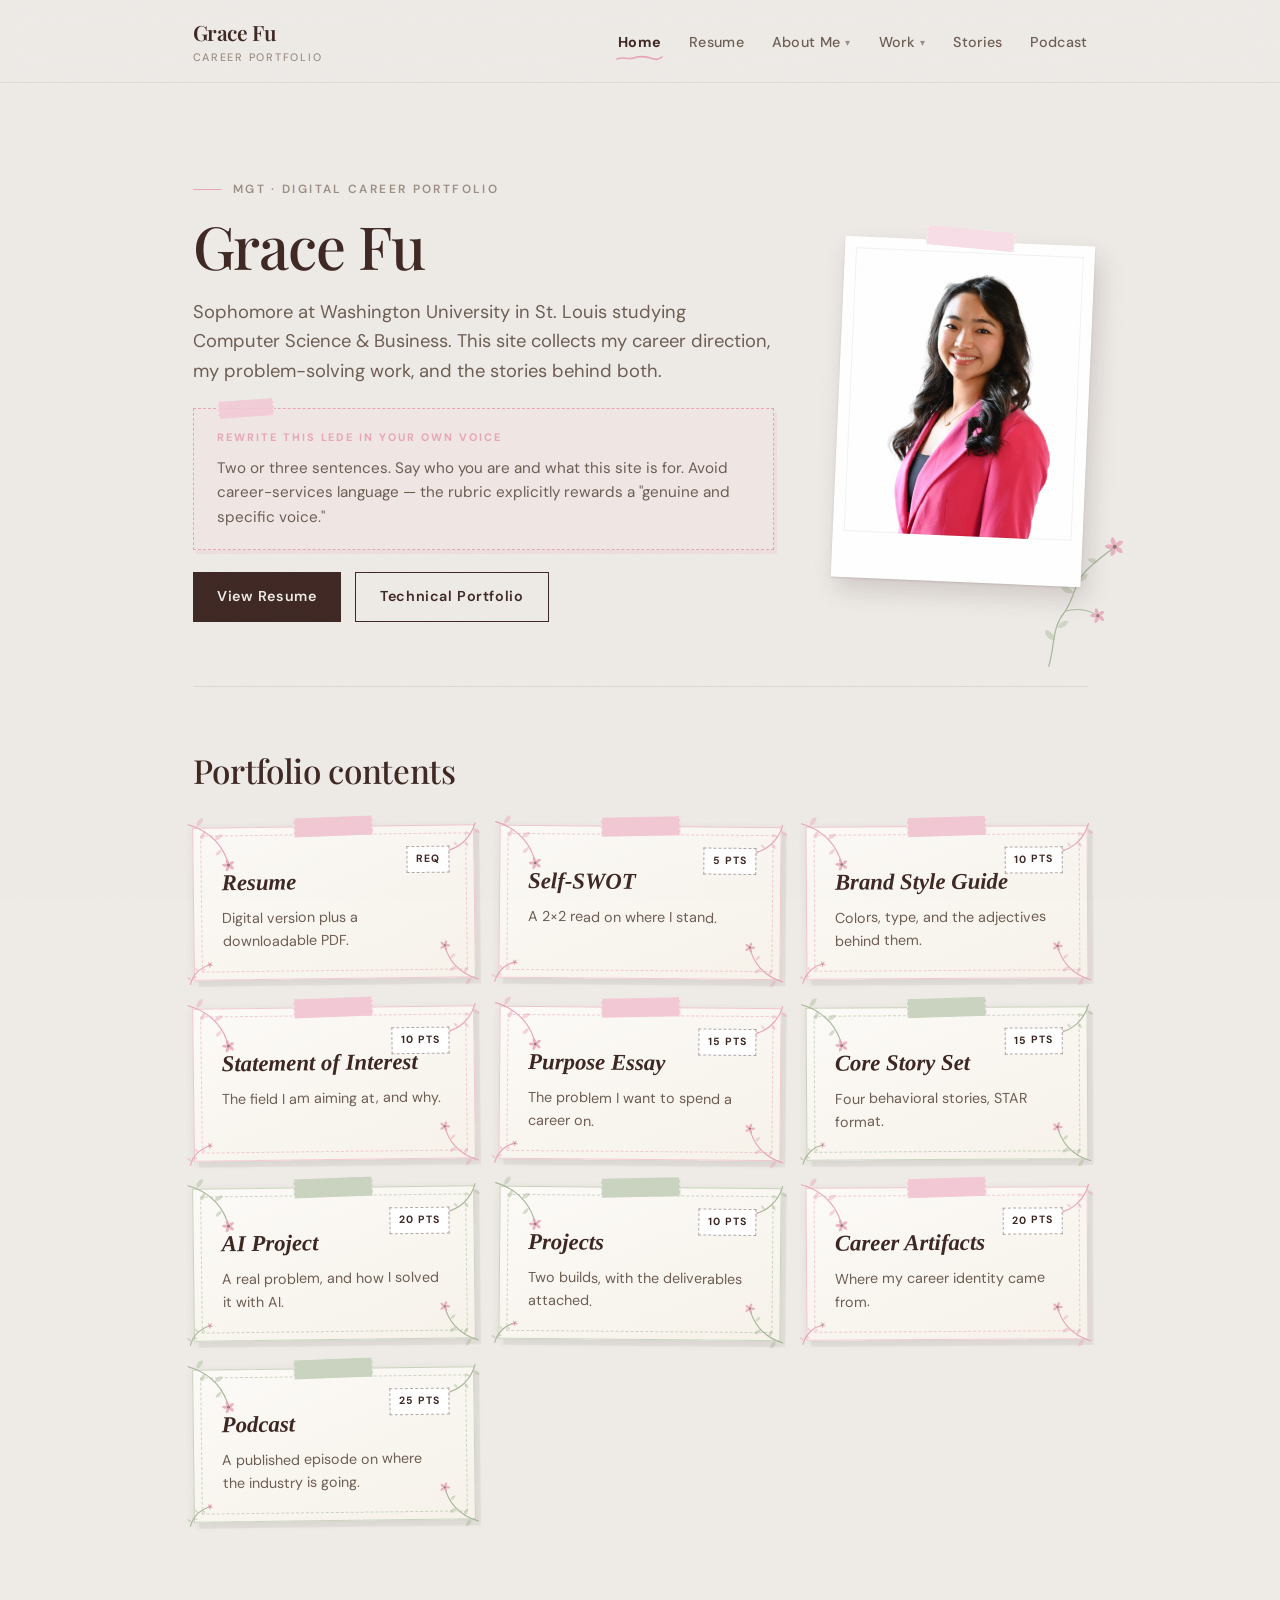
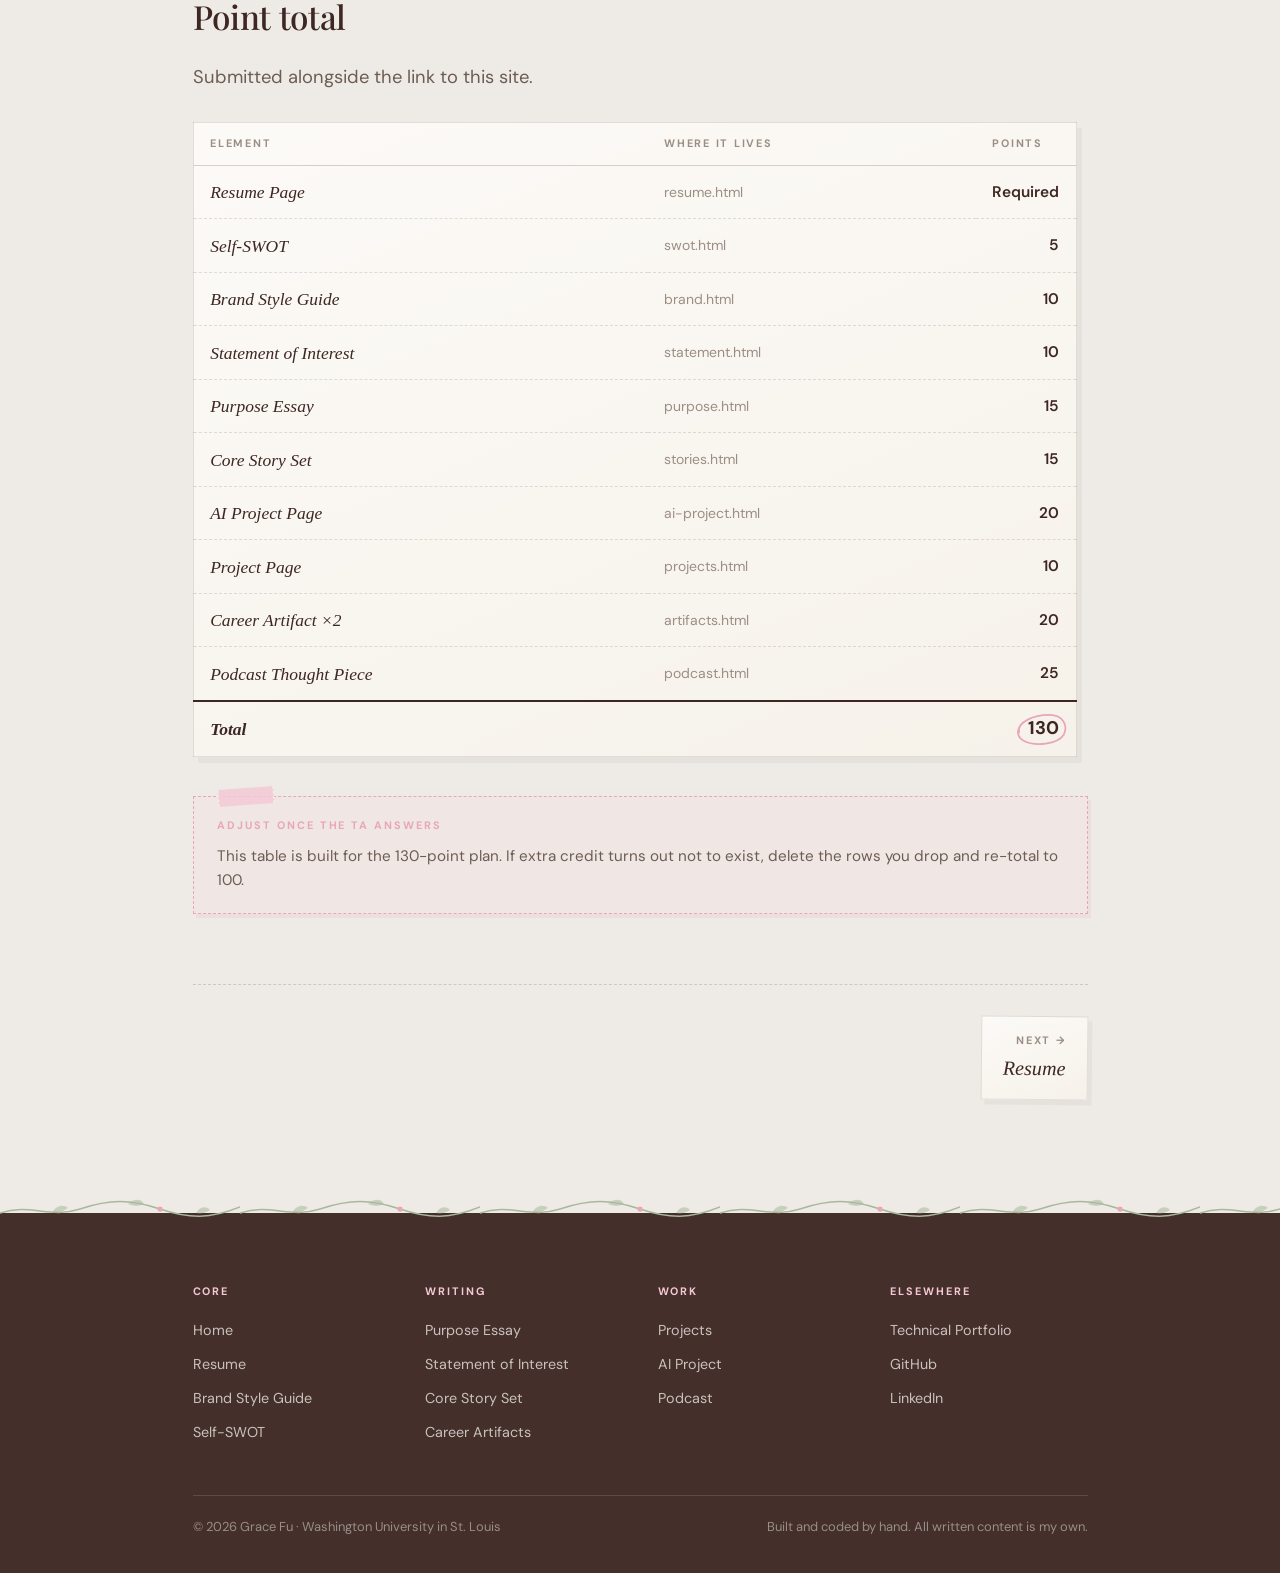
==== commit ac199385: "Add previous and next links to every page and link the points table rows" ====
--- a/index.html
+++ b/index.html
@@ -98,16 +98,16 @@
                 <table class="point-table">
                     <thead><tr><th>Element</th><th>Where it lives</th><th class="num">Points</th></tr></thead>
                     <tbody>
-                        <tr><td>Resume Page</td><td>resume.html</td><td class="num">Required</td></tr>
-                        <tr><td>Self-SWOT</td><td>swot.html</td><td class="num">5</td></tr>
-                        <tr><td>Brand Style Guide</td><td>brand.html</td><td class="num">10</td></tr>
-                        <tr><td>Statement of Interest</td><td>statement.html</td><td class="num">10</td></tr>
-                        <tr><td>Purpose Essay</td><td>purpose.html</td><td class="num">15</td></tr>
-                        <tr><td>Core Story Set</td><td>stories.html</td><td class="num">15</td></tr>
-                        <tr><td>AI Project Page</td><td>ai-project.html</td><td class="num">20</td></tr>
-                        <tr><td>Project Page</td><td>projects.html</td><td class="num">10</td></tr>
-                        <tr><td>Career Artifact &times;2</td><td>artifacts.html</td><td class="num">20</td></tr>
-                        <tr><td>Podcast Thought Piece</td><td>podcast.html</td><td class="num">25</td></tr>
+                        <tr><td><a href="resume.html">Resume Page</a></td><td>resume.html</td><td class="num">Required</td></tr>
+                        <tr><td><a href="swot.html">Self-SWOT</a></td><td>swot.html</td><td class="num">5</td></tr>
+                        <tr><td><a href="brand.html">Brand Style Guide</a></td><td>brand.html</td><td class="num">10</td></tr>
+                        <tr><td><a href="statement.html">Statement of Interest</a></td><td>statement.html</td><td class="num">10</td></tr>
+                        <tr><td><a href="purpose.html">Purpose Essay</a></td><td>purpose.html</td><td class="num">15</td></tr>
+                        <tr><td><a href="stories.html">Core Story Set</a></td><td>stories.html</td><td class="num">15</td></tr>
+                        <tr><td><a href="ai-project.html">AI Project Page</a></td><td>ai-project.html</td><td class="num">20</td></tr>
+                        <tr><td><a href="projects.html">Project Page</a></td><td>projects.html</td><td class="num">10</td></tr>
+                        <tr><td><a href="artifacts.html">Career Artifact &times;2</a></td><td>artifacts.html</td><td class="num">20</td></tr>
+                        <tr><td><a href="podcast.html">Podcast Thought Piece</a></td><td>podcast.html</td><td class="num">25</td></tr>
                         <tr class="total"><td>Total</td><td></td><td class="num">130</td></tr>
                     </tbody>
                 </table>
@@ -118,6 +118,13 @@
                     not to exist, delete the rows you drop and re-total to 100.
                 </div>
             </section>
+            <nav class="page-steps" aria-label="Previous and next portfolio pages">
+                <span class="page-step-spacer" aria-hidden="true"></span>
+                <a class="page-step page-step-next" href="resume.html">
+                    <span class="page-step-dir">Next</span>
+                    <span class="page-step-title">Resume</span>
+                </a>
+            </nav>
         </div>
     </main>
 
--- a/styles.css
+++ b/styles.css
@@ -1,5 +1,5 @@
 /* ============================================
-   GRACE FU — CAREER PORTFOLIO (MGT)
+   GRACE FU · CAREER PORTFOLIO (MGT)
    Editorial · Cream & Blush Pink
    Brand carried over from grcfu.github.io
    ============================================ */
@@ -162,6 +162,7 @@
 .container { max-width: var(--container-max); margin: 0 auto; padding: 0 var(--container-padding); }
 
 .page-header {
+    position: relative;
     padding: clamp(3rem, 8vw, 5.5rem) 0 clamp(1.5rem, 4vw, 2.5rem);
     border-bottom: 1px solid rgba(62, 39, 35, 0.1);
     margin-bottom: clamp(2rem, 5vw, 3.25rem);
@@ -498,18 +499,44 @@
 .btn-row { display: flex; gap: 0.8rem; flex-wrap: wrap; margin: 1.2rem 0; }
 
 /* ============================================
-   AI DISCLOSURE BLOCK — required per piece
+   AI DISCLOSURE BLOCK, required per piece
+   Styled as a library checkout card: perforated top edge, sage spine,
+   and a faint ring stamp in the corner.
    ============================================ */
 .ai-disclosure {
-    background-color: var(--bg-secondary);
+    position: relative;
+    background-color: #E9E5DF;
     border-left: 4px solid var(--accent-sage);
-    padding: 1.3rem 1.5rem;
-    margin-top: clamp(2rem, 5vw, 3rem);
+    padding: 1.6rem 1.6rem 1.4rem;
+    margin-top: clamp(2.5rem, 5vw, 3.5rem);
     font-size: 0.85rem;
+}
+.ai-disclosure::before {
+    content: '';
+    position: absolute;
+    top: -5px;
+    left: 0;
+    right: 0;
+    height: 10px;
+    background-image: radial-gradient(circle at 5px 5px, var(--bg-primary) 3px, transparent 3.5px);
+    background-size: 14px 10px;
+}
+.ai-disclosure::after {
+    content: '';
+    position: absolute;
+    top: 1rem;
+    right: 1.2rem;
+    width: 3.4rem;
+    height: 3.4rem;
+    border: 2px solid color-mix(in srgb, var(--accent-sage) 55%, transparent);
+    border-radius: 50%;
+    box-shadow: inset 0 0 0 4px #E9E5DF, inset 0 0 0 5px color-mix(in srgb, var(--accent-sage) 45%, transparent);
+    transform: rotate(-12deg);
+    pointer-events: none;
 }
 .ai-disclosure h3 {
     font-family: var(--font-body); font-size: 0.66rem; letter-spacing: 0.18em;
-    text-transform: uppercase; color: var(--text-muted); font-weight: 700; margin-bottom: 0.7rem;
+    text-transform: uppercase; color: var(--sage-ink); font-weight: 700; margin-bottom: 0.7rem;
 }
 .ai-disclosure p { color: var(--text-secondary); }
 .ai-disclosure a { color: var(--text-primary); font-weight: 600; }
@@ -519,26 +546,71 @@
 
 /* ============================================
    POINT TABLE
+   A specimen ledger: dotted leaders between the element and its points,
+   and the total circled by hand.
    ============================================ */
 .lede-tight { margin-bottom: 1.2rem; }
-.point-table { width: 100%; border-collapse: collapse; font-size: 0.85rem; background-color: var(--white); }
+.table-scroll { overflow-x: auto; padding: 0.5rem 0.6rem 1rem 0; }
+.point-table {
+    width: 100%; border-collapse: collapse; font-size: 0.88rem;
+    background-image: var(--paper);
+    border: 1px solid rgba(62, 39, 35, 0.12);
+    box-shadow: 5px 6px 0 rgba(62, 39, 35, 0.05);
+}
 .point-table th, .point-table td {
-    text-align: left; padding: 0.65rem 0.85rem; border-bottom: 1px solid rgba(62, 39, 35, 0.1);
+    text-align: left; padding: 0.7rem 0.95rem;
+    border-bottom: 1px dashed rgba(62, 39, 35, 0.14);
 }
 .point-table th {
     font-size: 0.62rem; letter-spacing: 0.16em; text-transform: uppercase;
-    color: var(--text-muted); font-weight: 700; background-color: var(--bg-secondary);
-}
-.point-table td.num { text-align: right; font-weight: 600; width: 70px; }
+    color: var(--text-muted); font-weight: 700;
+    border-bottom: 1px solid rgba(62, 39, 35, 0.2);
+}
+.point-table td:first-child { font-family: var(--font-display); font-style: italic; font-size: 1rem; }
+.point-table td:nth-child(2) { color: var(--text-muted); font-size: 0.8rem; }
+.point-table td a {
+    text-decoration: none;
+    background-image: linear-gradient(var(--accent-pink-dark), var(--accent-pink-dark));
+    background-size: 0 1px;
+    background-position: 0 100%;
+    background-repeat: no-repeat;
+    transition: background-size var(--transition-fast), color var(--transition-fast);
+}
+.point-table td a:hover, .point-table td a:focus-visible { background-size: 100% 1px; color: #B8798C; }
+.point-table td.num { text-align: right; font-weight: 600; width: 90px; }
 .point-table tr.total td { font-weight: 700; border-top: 2px solid var(--text-primary); border-bottom: none; }
-.table-scroll { overflow-x: auto; }
+.point-table tr.total td.num { position: relative; font-size: 1.05rem; }
+.point-table tr.total td.num::after {
+    content: '';
+    position: absolute;
+    right: 0.35rem;
+    top: 50%;
+    width: 3.3rem;
+    height: 2.1rem;
+    transform: translateY(-50%) rotate(-6deg);
+    background: url("data:image/svg+xml,%3Csvg xmlns='http://www.w3.org/2000/svg' viewBox='0 0 66 42'%3E%3Cpath d='M8 22C6 10 28 4 44 6C60 8 64 20 58 30C50 40 24 40 12 32C6 28 5 22 9 16' fill='none' stroke='%23E8A6B8' stroke-width='2' stroke-linecap='round'/%3E%3C/svg%3E") center / contain no-repeat;
+    pointer-events: none;
+}
 
 /* ============================================
    FOOTER
+   A sage vine runs along its top edge, the same wobble as the page stems.
    ============================================ */
 .site-footer {
+    position: relative;
     background-color: var(--bg-dark); color: var(--text-light);
-    padding: clamp(2.5rem, 6vw, 3.5rem) 0 2rem;
+    padding: clamp(3rem, 6vw, 4rem) 0 2rem;
+    margin-top: 1.5rem;
+}
+.site-footer::before {
+    content: '';
+    position: absolute;
+    left: 0;
+    right: 0;
+    top: -22px;
+    height: 30px;
+    background: url("data:image/svg+xml,%3Csvg xmlns='http://www.w3.org/2000/svg' viewBox='0 0 240 30' preserveAspectRatio='none'%3E%3Cpath d='M0 22C30 12 50 28 80 18S130 8 160 18S210 28 240 16' fill='none' stroke='%23A8B89A' stroke-width='1.4' stroke-linecap='round'/%3E%3Cpath d='M52 22C56 14 64 13 68 17C62 21 57 22 52 22Z' fill='%23A8B89A' fill-opacity='.55'/%3E%3Cpath d='M128 13C134 7 142 8 144 13C138 16 133 15 128 13Z' fill='%23A8B89A' fill-opacity='.55'/%3E%3Cpath d='M196 22C200 15 207 15 210 19C205 22 200 23 196 22Z' fill='%23A8B89A' fill-opacity='.55'/%3E%3Ccircle cx='160' cy='18' r='2.6' fill='%23E8A6B8'/%3E%3C/svg%3E") repeat-x left bottom / 240px 30px;
+    pointer-events: none;
 }
 .footer-grid { display: grid; gap: 2rem; grid-template-columns: repeat(auto-fit, minmax(180px, 1fr)); }
 .site-footer h4 {
@@ -547,7 +619,7 @@
 }
 .site-footer ul { list-style: none; }
 .site-footer li { margin-bottom: 0.35rem; }
-.site-footer a { color: rgba(238, 235, 231, 0.78); text-decoration: none; font-size: 0.82rem; }
+.site-footer a { color: rgba(238, 235, 231, 0.78); text-decoration: none; font-size: 0.82rem; transition: color var(--transition-fast); }
 .site-footer a:hover { color: var(--accent-pink); }
 .footer-bottom {
     margin-top: 2.5rem; padding-top: 1.2rem;
@@ -555,6 +627,52 @@
     font-size: 0.74rem; color: rgba(238, 235, 231, 0.5);
     display: flex; justify-content: space-between; gap: 1rem; flex-wrap: wrap;
 }
+
+/* ============================================
+   TITLE SPRIG
+   The page's opening moment: a stem draws itself beside the title,
+   then its leaves and blooms settle in.
+   ============================================ */
+.title-sprig {
+    position: absolute;
+    right: 0;
+    bottom: clamp(1rem, 3vw, 1.75rem);
+    width: clamp(70px, 11vw, 120px);
+    height: auto;
+    overflow: visible;
+    color: var(--accent-sage);
+    pointer-events: none;
+}
+.title-sprig-stem {
+    fill: none;
+    stroke: var(--accent-sage);
+    stroke-width: 1.6;
+    stroke-linecap: round;
+    stroke-dasharray: 1;
+    stroke-dashoffset: 1;
+}
+.title-sprig-branch { stroke-width: 1.2; }
+.title-sprig-leaf,
+.title-sprig-bloom {
+    opacity: 0;
+    transition: opacity 0.5s ease;
+}
+.page-header.is-drawn .title-sprig-stem {
+    stroke-dashoffset: 0;
+    transition: stroke-dashoffset 1.4s cubic-bezier(0.45, 0, 0.25, 1) 0.15s;
+}
+.page-header.is-drawn .title-sprig-branch { transition-delay: 0.9s; transition-duration: 0.7s; }
+.page-header.is-drawn .title-sprig-leaf { opacity: 1; }
+.page-header.is-drawn .title-sprig-leaf:nth-of-type(1) { transition-delay: 0.5s; }
+.page-header.is-drawn .title-sprig-leaf:nth-of-type(2) { transition-delay: 0.65s; }
+.page-header.is-drawn .title-sprig-leaf:nth-of-type(3) { transition-delay: 0.95s; }
+.page-header.is-drawn .title-sprig-leaf:nth-of-type(4) { transition-delay: 1.1s; }
+.page-header.is-drawn .title-sprig-leaf:nth-of-type(5) { transition-delay: 1.3s; }
+.page-header.is-drawn .title-sprig-bloom { opacity: 1; transition-delay: 1.5s; }
+
+/* Keep the header copy clear of the sprig. */
+.page-header > h1,
+.page-header > .lede { max-width: calc(100% - clamp(80px, 13vw, 140px)); }
 
 /* ============================================
    HOME HERO
@@ -600,12 +718,161 @@
 }
 
 /* ============================================
+   NAV DETAILS
+   The current page gets a hand-drawn squiggle instead of a ruler line.
+   ============================================ */
+.nav-links a[aria-current="page"]::after,
+.nav-drop.has-current > .nav-drop-btn {
+    color: var(--text-primary);
+}
+.nav-links > li > a[aria-current="page"]::after,
+.nav-drop.has-current > .nav-drop-btn::before {
+    content: '';
+    position: absolute;
+    left: -2px;
+    right: -2px;
+    bottom: -7px;
+    width: auto;
+    height: 6px;
+    background: url("data:image/svg+xml,%3Csvg xmlns='http://www.w3.org/2000/svg' viewBox='0 0 40 6' preserveAspectRatio='none'%3E%3Cpath d='M1 4C6 1 10 5 15 3S24 1 29 3S36 5 39 2' fill='none' stroke='%23E8A6B8' stroke-width='1.6' stroke-linecap='round'/%3E%3C/svg%3E") center / 100% 100% no-repeat;
+}
+.nav-drop.has-current > .nav-drop-btn { font-weight: 700; }
+.nav-drop-menu {
+    background-image: var(--paper);
+}
+.nav-drop-menu a[aria-current="page"] { color: var(--text-primary); box-shadow: inset 3px 0 0 var(--accent-pink-dark); }
+
+/* ============================================
    SMALL THINGS
    ============================================ */
 .subhead { margin-top: 1.4rem; }
 .embed-fallback { padding: 2rem; }
 .source-list { margin-left: 1.2rem; }
 
+/* Scaffolding notes read as pinned sticky notes, so they're obviously
+   not part of the finished page. */
+.todo { position: relative; box-shadow: 3px 4px 0 rgba(232, 166, 184, 0.18); }
+.todo::before {
+    content: '';
+    position: absolute;
+    top: -0.5rem;
+    left: 1.4rem;
+    width: 3.2rem;
+    height: 0.95rem;
+    transform: rotate(-4deg);
+    background-color: rgba(244, 201, 214, 0.85);
+    border-left: 1px dashed rgba(255, 255, 255, 0.7);
+    border-right: 1px dashed rgba(255, 255, 255, 0.7);
+}
+
+.doc-embed, .video-embed {
+    box-shadow: 0 1px 2px rgba(62, 39, 35, 0.1), 4px 8px 18px rgba(62, 39, 35, 0.1);
+    border: 0.45rem solid var(--white);
+}
+
+.btn { border-radius: 0; transition: background-color var(--transition-fast), transform var(--transition-fast), box-shadow var(--transition-fast); }
+.btn:hover { transform: translateY(-2px); box-shadow: 3px 4px 0 var(--accent-pink); }
+.btn.secondary:hover { box-shadow: 3px 4px 0 rgba(62, 39, 35, 0.15); }
+
+a:focus-visible, button:focus-visible, .hub-card:focus-visible {
+    outline: 2px solid var(--accent-pink-dark);
+    outline-offset: 3px;
+}
+
+/* Back to top, the same round button as the technical portfolio. */
+.back-to-top {
+    position: fixed;
+    right: 2rem;
+    bottom: 2rem;
+    width: 48px;
+    height: 48px;
+    display: flex;
+    align-items: center;
+    justify-content: center;
+    color: var(--text-primary);
+    background-color: var(--white);
+    border: 1px solid rgba(62, 39, 35, 0.12);
+    border-radius: 50%;
+    box-shadow: var(--shadow-md);
+    cursor: pointer;
+    opacity: 0;
+    visibility: hidden;
+    transform: translateY(20px);
+    transition: all var(--transition-medium);
+    z-index: 100;
+}
+.back-to-top.visible { opacity: 1; visibility: visible; transform: translateY(0); }
+.back-to-top:hover { background-color: var(--accent-pink); transform: translateY(-4px); box-shadow: var(--shadow-lg); }
+
+.ink-dot {
+    position: fixed;
+    pointer-events: none;
+    border-radius: 50%;
+    background-color: var(--accent-pink-dark);
+    z-index: 9997;
+    opacity: 0.55;
+    transition: opacity 0.6s ease;
+}
+.ink-dot.fade { opacity: 0; }
+
+@media (max-width: 640px) {
+    .plate-sprig-tl { width: 2.3rem; height: 2.3rem; }
+    .plate-sprig-tr, .plate-sprig-br { width: 1.7rem; height: 1.7rem; }
+    .story { padding: 1.8rem 1.25rem 1.3rem 2.2rem; }
+    .back-to-top { right: 1.25rem; bottom: 1.25rem; }
+    .page-header > h1, .page-header > .lede { max-width: none; }
+    .title-sprig { width: 56px; bottom: auto; top: clamp(2rem, 8vw, 3rem); }
+}
+
+/* ============================================
+   PAGE STEPS
+   Previous / next at the foot of every page, in points-table order, so a
+   reader can walk the whole portfolio without going back to the hub.
+   ============================================ */
+.page-steps {
+    display: flex;
+    justify-content: space-between;
+    gap: 1rem;
+    margin-top: clamp(2.5rem, 6vw, 4rem);
+    padding-top: 1.75rem;
+    border-top: 1px dashed rgba(62, 39, 35, 0.18);
+}
+.page-step {
+    display: flex;
+    flex-direction: column;
+    gap: 0.15rem;
+    min-width: 0;
+    max-width: 48%;
+    padding: 0.85rem 1.2rem;
+    text-decoration: none;
+    background-image: var(--paper);
+    border: 1px solid rgba(62, 39, 35, 0.12);
+    box-shadow: 4px 5px 0 rgba(62, 39, 35, 0.05);
+    transition: transform 0.35s cubic-bezier(0.34, 1.4, 0.64, 1), box-shadow var(--transition-fast), border-color var(--transition-fast);
+}
+.page-step-prev { transform: rotate(-0.6deg); }
+.page-step-next { margin-left: auto; text-align: right; transform: rotate(0.6deg); }
+.page-step:hover, .page-step:focus-visible {
+    transform: translateY(-3px) rotate(0deg);
+    border-color: var(--accent-pink-dark);
+    box-shadow: 5px 7px 0 rgba(232, 166, 184, 0.35);
+}
+.page-step-dir {
+    font-size: 0.62rem;
+    font-weight: 700;
+    letter-spacing: 0.16em;
+    text-transform: uppercase;
+    color: var(--text-muted);
+}
+.page-step-prev .page-step-dir::before { content: '\2190\00a0'; }
+.page-step-next .page-step-dir::after { content: '\00a0\2192'; }
+.page-step-title {
+    font-family: var(--font-display);
+    font-style: italic;
+    font-size: 1.15rem;
+    color: var(--text-primary);
+}
+
 /* ============================================
    REVEAL ANIMATION
    ============================================ */
@@ -615,6 +882,12 @@
 @media (prefers-reduced-motion: reduce) {
     .reveal { opacity: 1; transform: none; transition: none; }
     html { scroll-behavior: auto; }
+    .title-sprig-stem { stroke-dashoffset: 0; }
+    .title-sprig-leaf, .title-sprig-bloom { opacity: 1; }
+    .page-header.is-drawn .title-sprig-stem,
+    .page-header.is-drawn .title-sprig-leaf,
+    .page-header.is-drawn .title-sprig-bloom { transition: none; }
+    .plate, .plate-sprig, .swatch, .polaroid, .btn { transition: none; }
 }
 
 /* ============================================
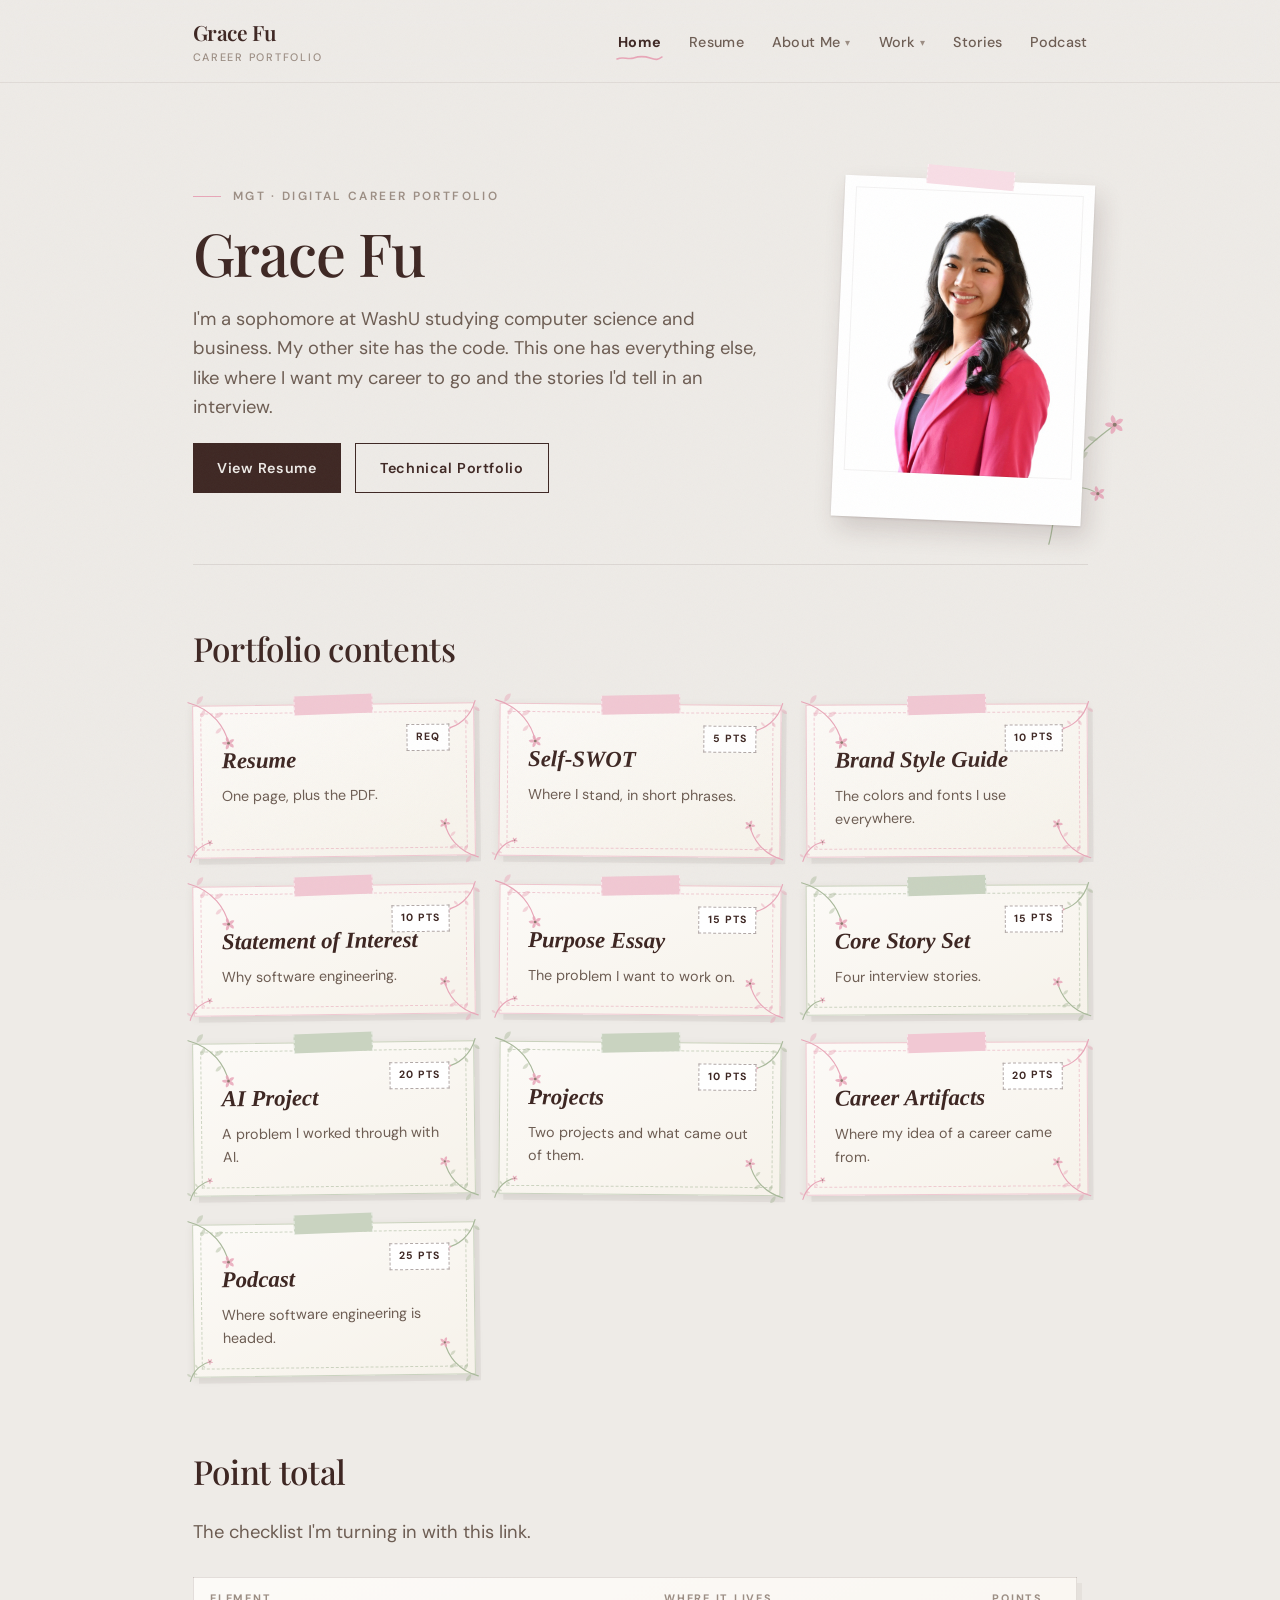
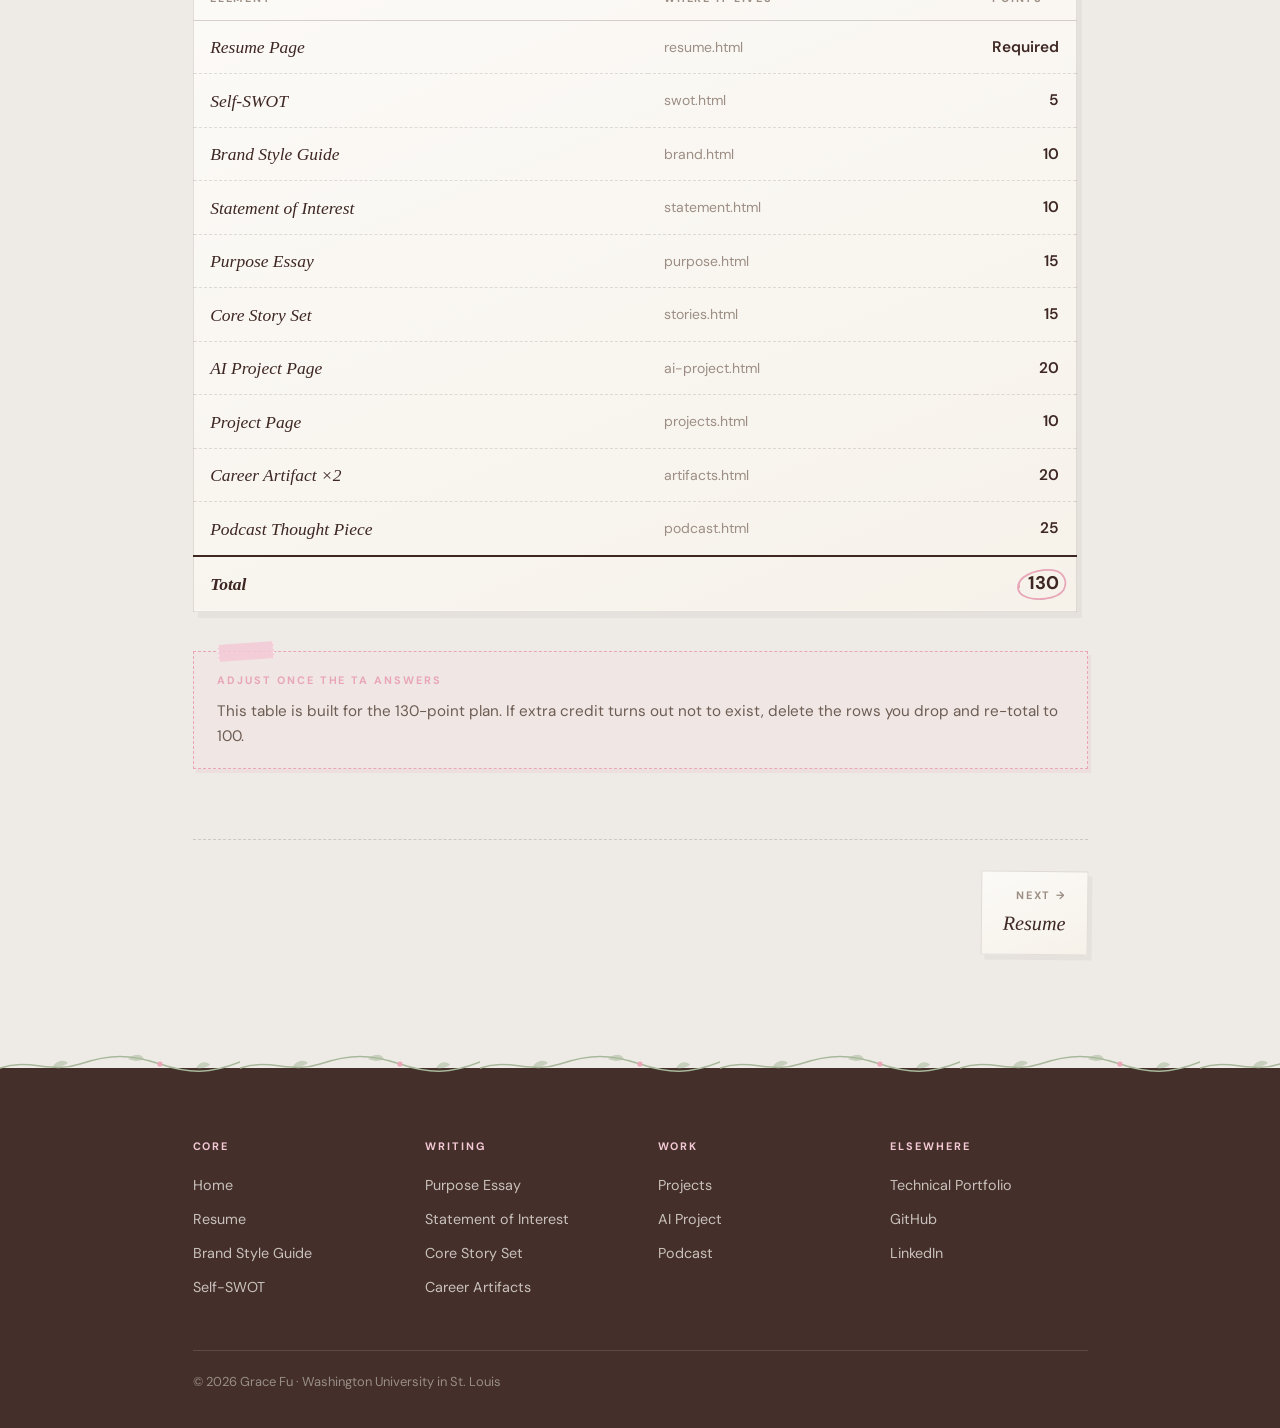
==== commit 0d3de26c: "Rewrite the page subtitles and home card blurbs, drop the footer line" ====
--- a/index.html
+++ b/index.html
@@ -56,15 +56,7 @@
                 <div class="home-intro">
                     <p class="eyebrow">MGT · Digital Career Portfolio</p>
                     <h1>Grace Fu</h1>
-                    <p class="lede">Sophomore at Washington University in St. Louis studying
-                    Computer Science &amp; Business. This site collects my career direction,
-                    my problem-solving work, and the stories behind both.</p>
-                    <div class="todo">
-                        <span class="todo-label">Rewrite this lede in your own voice</span>
-                        Two or three sentences. Say who you are and what this site is for.
-                        Avoid career-services language — the rubric explicitly rewards a
-                        "genuine and specific voice."
-                    </div>
+                    <p class="lede">I'm a sophomore at WashU studying computer science and business. My other site has the code. This one has everything else, like where I want my career to go and the stories I'd tell in an interview.</p>
                     <div class="btn-row">
                         <a class="btn" href="resume.html">View Resume</a>
                         <a class="btn secondary" href="https://grcfu.github.io">Technical Portfolio</a>
@@ -78,22 +70,22 @@
             <section class="reveal">
                 <h2>Portfolio contents</h2>
                 <div class="hub-grid">
-                    <a class="hub-card" href="resume.html"><span class="pts">REQ</span><h3>Resume</h3><p>Digital version plus a downloadable PDF.</p></a>
-                    <a class="hub-card" href="swot.html"><span class="pts">5 PTS</span><h3>Self-SWOT</h3><p>A 2&times;2 read on where I stand.</p></a>
-                    <a class="hub-card" href="brand.html"><span class="pts">10 PTS</span><h3>Brand Style Guide</h3><p>Colors, type, and the adjectives behind them.</p></a>
-                    <a class="hub-card" href="statement.html"><span class="pts">10 PTS</span><h3>Statement of Interest</h3><p>The field I am aiming at, and why.</p></a>
-                    <a class="hub-card" href="purpose.html"><span class="pts">15 PTS</span><h3>Purpose Essay</h3><p>The problem I want to spend a career on.</p></a>
-                    <a class="hub-card is-sage" href="stories.html"><span class="pts">15 PTS</span><h3>Core Story Set</h3><p>Four behavioral stories, STAR format.</p></a>
-                    <a class="hub-card is-sage" href="ai-project.html"><span class="pts">20 PTS</span><h3>AI Project</h3><p>A real problem, and how I solved it with AI.</p></a>
-                    <a class="hub-card is-sage" href="projects.html"><span class="pts">10 PTS</span><h3>Projects</h3><p>Two builds, with the deliverables attached.</p></a>
-                    <a class="hub-card" href="artifacts.html"><span class="pts">20 PTS</span><h3>Career Artifacts</h3><p>Where my career identity came from.</p></a>
-                    <a class="hub-card is-sage" href="podcast.html"><span class="pts">25 PTS</span><h3>Podcast</h3><p>A published episode on where the industry is going.</p></a>
+                    <a class="hub-card" href="resume.html"><span class="pts">REQ</span><h3>Resume</h3><p>One page, plus the PDF.</p></a>
+                    <a class="hub-card" href="swot.html"><span class="pts">5 PTS</span><h3>Self-SWOT</h3><p>Where I stand, in short phrases.</p></a>
+                    <a class="hub-card" href="brand.html"><span class="pts">10 PTS</span><h3>Brand Style Guide</h3><p>The colors and fonts I use everywhere.</p></a>
+                    <a class="hub-card" href="statement.html"><span class="pts">10 PTS</span><h3>Statement of Interest</h3><p>Why software engineering.</p></a>
+                    <a class="hub-card" href="purpose.html"><span class="pts">15 PTS</span><h3>Purpose Essay</h3><p>The problem I want to work on.</p></a>
+                    <a class="hub-card is-sage" href="stories.html"><span class="pts">15 PTS</span><h3>Core Story Set</h3><p>Four interview stories.</p></a>
+                    <a class="hub-card is-sage" href="ai-project.html"><span class="pts">20 PTS</span><h3>AI Project</h3><p>A problem I worked through with AI.</p></a>
+                    <a class="hub-card is-sage" href="projects.html"><span class="pts">10 PTS</span><h3>Projects</h3><p>Two projects and what came out of them.</p></a>
+                    <a class="hub-card" href="artifacts.html"><span class="pts">20 PTS</span><h3>Career Artifacts</h3><p>Where my idea of a career came from.</p></a>
+                    <a class="hub-card is-sage" href="podcast.html"><span class="pts">25 PTS</span><h3>Podcast</h3><p>Where software engineering is headed.</p></a>
                 </div>
             </section>
 
             <section class="reveal">
                 <h2>Point total</h2>
-                <p class="lede lede-tight">Submitted alongside the link to this site.</p>
+                <p class="lede lede-tight">The checklist I'm turning in with this link.</p>
                 <div class="table-scroll">
                 <table class="point-table">
                     <thead><tr><th>Element</th><th>Where it lives</th><th class="num">Points</th></tr></thead>
@@ -168,7 +160,6 @@
             </div>
             <div class="footer-bottom">
                 <span>&copy; 2026 Grace Fu · Washington University in St. Louis</span>
-                <span>Built and coded by hand. All written content is my own.</span>
             </div>
         </div>
     </footer>
--- a/styles.css
+++ b/styles.css
@@ -825,6 +825,34 @@
 }
 
 /* ============================================
+   RESUME PRINT
+   The image version, mounted like a taped sheet; clicking it opens the PDF.
+   ============================================ */
+.resume-print {
+    position: relative;
+    max-width: 780px;
+    margin: 2rem auto 0;
+    padding: 0.6rem;
+    background-color: var(--white);
+    box-shadow: 0 1px 2px rgba(62, 39, 35, 0.12), 6px 12px 28px rgba(62, 39, 35, 0.14);
+    transform: rotate(-0.4deg);
+}
+.resume-print::before,
+.resume-print::after {
+    content: '';
+    position: absolute;
+    top: -0.6rem;
+    width: 5rem;
+    height: 1.15rem;
+    background-color: color-mix(in srgb, var(--accent-pink) 80%, transparent);
+    border-left: 1px dashed rgba(255, 255, 255, 0.7);
+    border-right: 1px dashed rgba(255, 255, 255, 0.7);
+}
+.resume-print::before { left: 1.5rem; transform: rotate(-4deg); }
+.resume-print::after { right: 1.5rem; transform: rotate(3deg); background-color: color-mix(in srgb, var(--accent-sage) 75%, transparent); }
+.resume-print img { display: block; width: 100%; height: auto; }
+
+/* ============================================
    PAGE STEPS
    Previous / next at the foot of every page, in points-table order, so a
    reader can walk the whole portfolio without going back to the hub.
